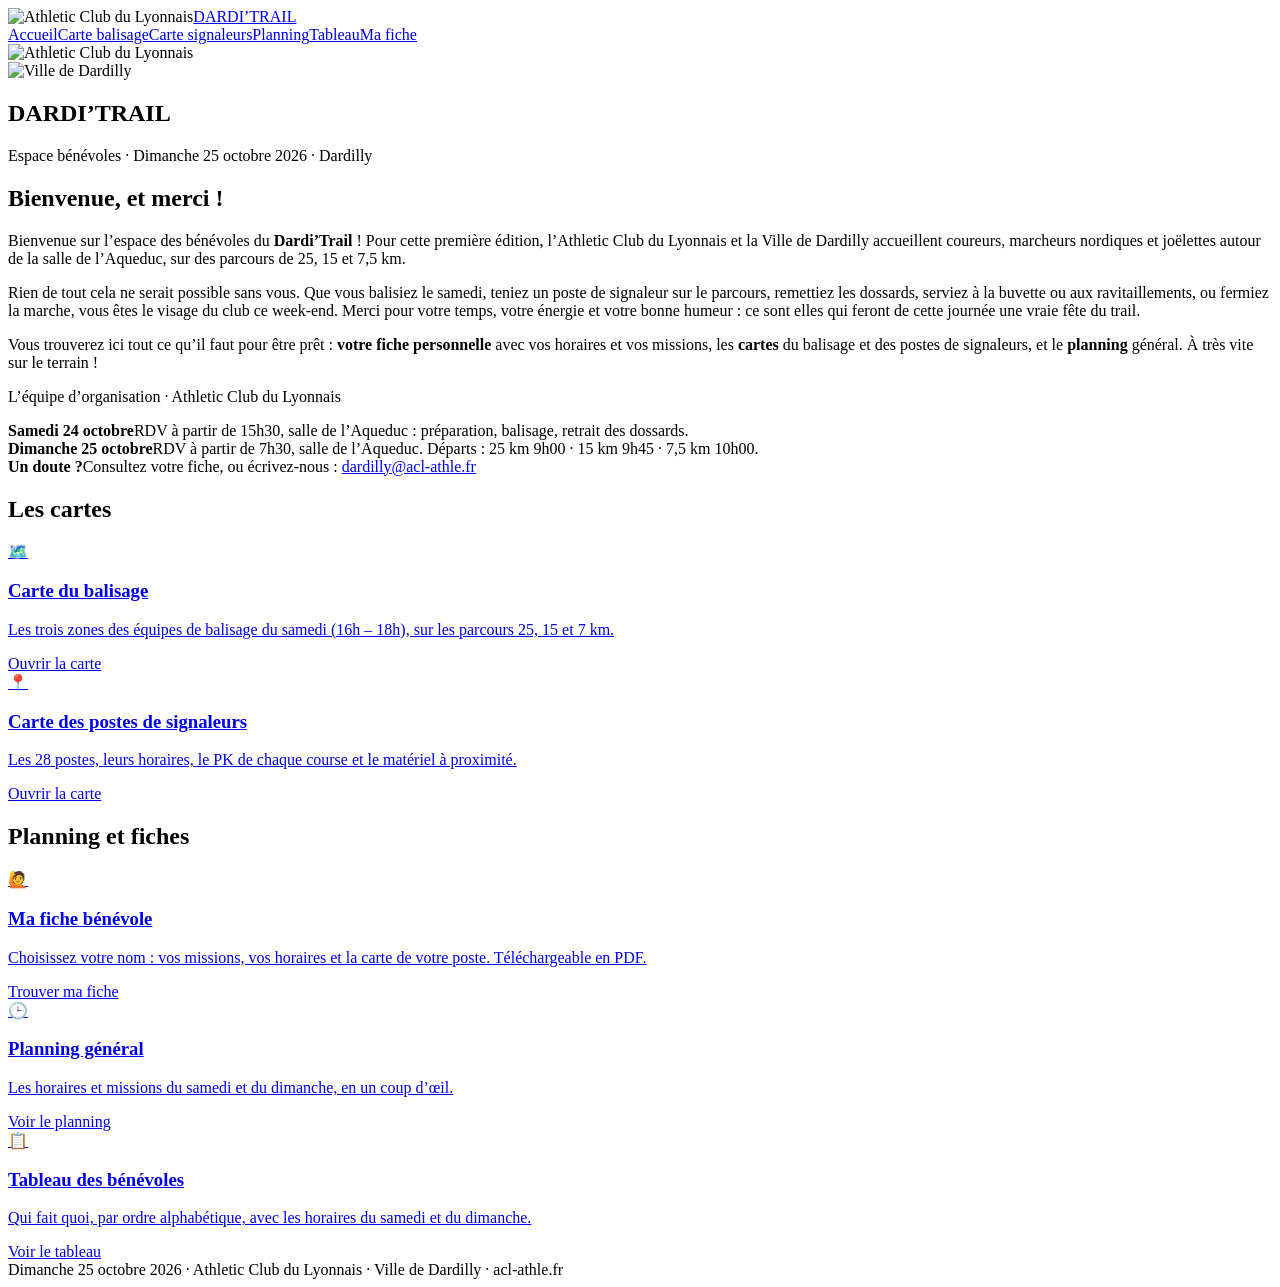
==== index.html @ 014f83c5 "Add files via upload" ====
<!doctype html><html lang="fr"><head><meta charset="utf-8"><meta name="viewport" content="width=device-width,initial-scale=1">
<title>Dardi’Trail 2026 · Espace bénévoles</title><meta name="description" content="Espace bénévoles du Dardi'Trail, dimanche 25 octobre 2026 à Dardilly : cartes, planning et fiches personnelles.">
<link rel="preload" href="assets/fonts/barlow-condensed-latin-700-normal.woff2" as="font" type="font/woff2" crossorigin>
<link rel="stylesheet" href="assets/style.css"></head><body>
<header class="top"><div class="in"><img class="acl" src="assets/acl-logo-blanc.png" alt="Athletic Club du Lyonnais"><a class="brand" href="index.html">DARDI’TRAIL</a><nav class="menu" aria-label="Menu principal"><a href="index.html" aria-current=page>Accueil</a><a href="20261025_carte_balisage_darditrail.html">Carte balisage</a><a href="20261025_carte_postes_signaleurs_darditrail.html">Carte signaleurs</a><a href="planning.html">Planning</a><a href="tableau_benevoles.html">Tableau</a><a href="fiches_benevoles.html">Ma fiche</a></nav></div></header>
<section class="hero"><div class="logos"><img class="acl" src="assets/acl-logo-blanc.png" alt="Athletic Club du Lyonnais"><div class="badge"><img src="assets/dardilly.png" alt="Ville de Dardilly"></div></div>
<h1>DARDI’TRAIL</h1><p class="sub">Espace bénévoles · Dimanche 25 octobre 2026 · Dardilly</p></section><main class="wrap">
<section class="card welcome"><h2>Bienvenue, et merci !</h2><div class="b">
<p>Bienvenue sur l’espace des bénévoles du <b>Dardi’Trail</b> ! Pour cette première édition, l’Athletic Club du Lyonnais et la Ville de Dardilly accueillent coureurs, marcheurs nordiques et joëlettes autour de la salle de l’Aqueduc, sur des parcours de 25, 15 et 7,5 km.</p>
<p>Rien de tout cela ne serait possible sans vous. Que vous balisiez le samedi, teniez un poste de signaleur sur le parcours, remettiez les dossards, serviez à la buvette ou aux ravitaillements, ou fermiez la marche, vous êtes le visage du club ce week-end. Merci pour votre temps, votre énergie et votre bonne humeur : ce sont elles qui feront de cette journée une vraie fête du trail.</p>
<p>Vous trouverez ici tout ce qu’il faut pour être prêt : <b>votre fiche personnelle</b> avec vos horaires et vos missions, les <b>cartes</b> du balisage et des postes de signaleurs, et le <b>planning</b> général. À très vite sur le terrain !</p>
<p class="sign">L’équipe d’organisation · Athletic Club du Lyonnais</p></div></section>
<div class="key"><div><b>Samedi 24 octobre</b>RDV à partir de 15h30, salle de l’Aqueduc : préparation, balisage, retrait des dossards.</div><div><b>Dimanche 25 octobre</b>RDV à partir de 7h30, salle de l’Aqueduc. Départs : 25 km 9h00 · 15 km 9h45 · 7,5 km 10h00.</div><div><b>Un doute ?</b>Consultez votre fiche, ou écrivez-nous : <a href="mailto:dardilly@acl-athle.fr">dardilly@acl-athle.fr</a></div></div>
<h2 class="sec">Les cartes</h2>
<div class="tiles">
<a class="tile map" href="20261025_carte_balisage_darditrail.html"><div class="ico">🗺️</div><h3>Carte du balisage</h3><p>Les trois zones des équipes de balisage du samedi (16h – 18h), sur les parcours 25, 15 et 7 km.</p><span class="go">Ouvrir la carte</span></a>
<a class="tile map" href="20261025_carte_postes_signaleurs_darditrail.html"><div class="ico">📍</div><h3>Carte des postes de signaleurs</h3><p>Les 28 postes, leurs horaires, le PK de chaque course et le matériel à proximité.</p><span class="go">Ouvrir la carte</span></a></div>
<h2 class="sec">Planning et fiches</h2>
<div class="tiles">
<a class="tile" href="fiches_benevoles.html"><div class="ico">🙋</div><h3>Ma fiche bénévole</h3><p>Choisissez votre nom : vos missions, vos horaires et la carte de votre poste. Téléchargeable en PDF.</p><span class="go">Trouver ma fiche</span></a>
<a class="tile" href="planning.html"><div class="ico">🕒</div><h3>Planning général</h3><p>Les horaires et missions du samedi et du dimanche, en un coup d’œil.</p><span class="go">Voir le planning</span></a>
<a class="tile" href="tableau_benevoles.html"><div class="ico">📋</div><h3>Tableau des bénévoles</h3><p>Qui fait quoi, par ordre alphabétique, avec les horaires du samedi et du dimanche.</p><span class="go">Voir le tableau</span></a></div>
</main>
<footer class="foot">Dimanche 25 octobre 2026 · Athletic Club du Lyonnais · Ville de Dardilly · acl-athle.fr</footer></body></html>
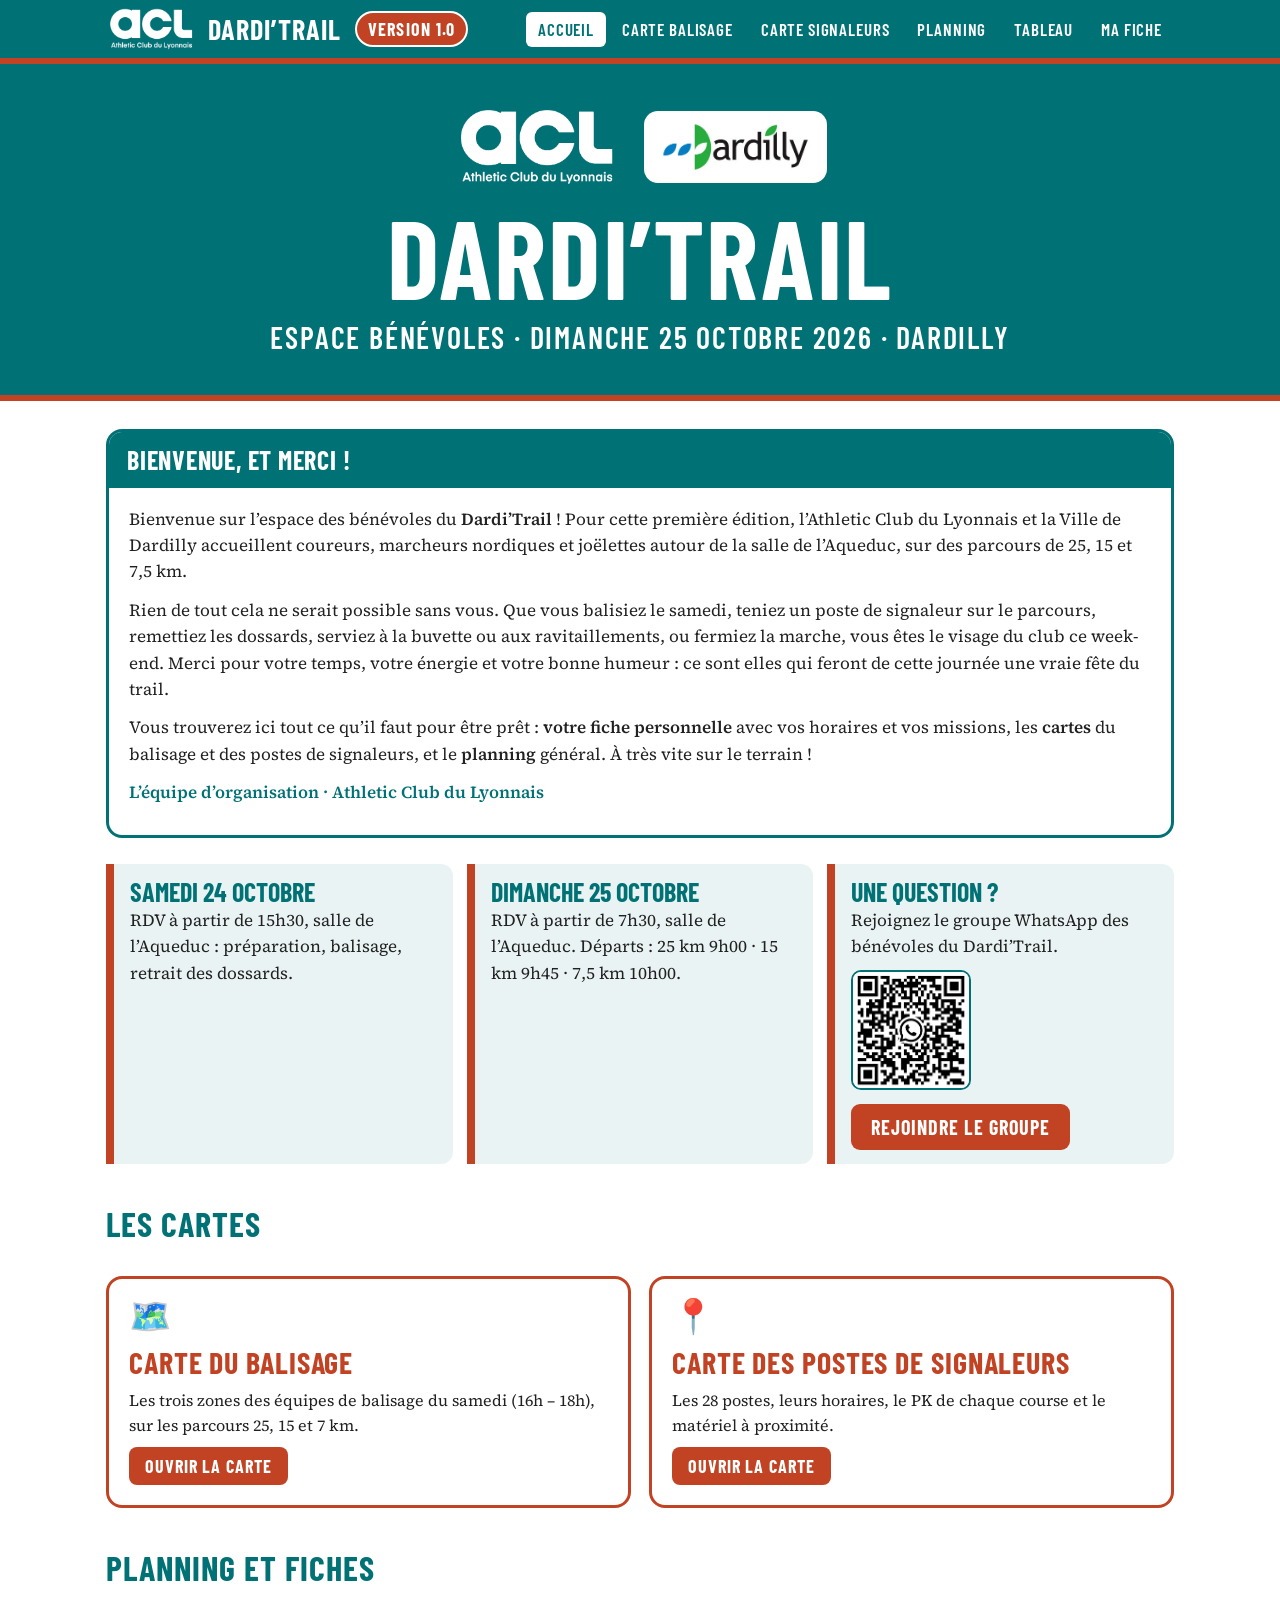
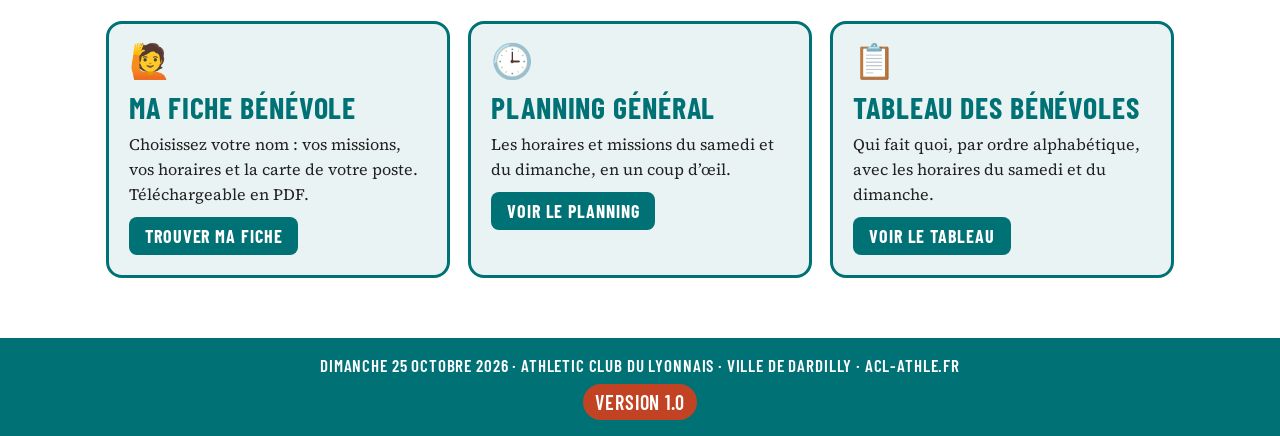
==== commit b86d14c9: "Add files via upload" ====
--- a/index.html
+++ b/index.html
@@ -2,7 +2,7 @@
 <title>Dardi’Trail 2026 · Espace bénévoles</title><meta name="description" content="Espace bénévoles du Dardi'Trail, dimanche 25 octobre 2026 à Dardilly : cartes, planning et fiches personnelles.">
 <link rel="preload" href="assets/fonts/barlow-condensed-latin-700-normal.woff2" as="font" type="font/woff2" crossorigin>
 <link rel="stylesheet" href="assets/style.css"></head><body>
-<header class="top"><div class="in"><img class="acl" src="assets/acl-logo-blanc.png" alt="Athletic Club du Lyonnais"><a class="brand" href="index.html">DARDI’TRAIL</a><nav class="menu" aria-label="Menu principal"><a href="index.html" aria-current=page>Accueil</a><a href="20261025_carte_balisage_darditrail.html">Carte balisage</a><a href="20261025_carte_postes_signaleurs_darditrail.html">Carte signaleurs</a><a href="planning.html">Planning</a><a href="tableau_benevoles.html">Tableau</a><a href="fiches_benevoles.html">Ma fiche</a></nav></div></header>
+<header class="top"><div class="in"><img class="acl" src="assets/acl-logo-blanc.png" alt="Athletic Club du Lyonnais"><a class="brand" href="index.html">DARDI’TRAIL</a><span class="ver">Version 1.0</span><nav class="menu" aria-label="Menu principal"><a href="index.html" aria-current=page>Accueil</a><a href="20261025_carte_balisage_darditrail.html" target=_blank rel=noopener>Carte balisage</a><a href="20261025_carte_postes_signaleurs_darditrail.html" target=_blank rel=noopener>Carte signaleurs</a><a href="planning.html">Planning</a><a href="tableau_benevoles.html">Tableau</a><a href="fiches_benevoles.html">Ma fiche</a></nav></div></header>
 <section class="hero"><div class="logos"><img class="acl" src="assets/acl-logo-blanc.png" alt="Athletic Club du Lyonnais"><div class="badge"><img src="assets/dardilly.png" alt="Ville de Dardilly"></div></div>
 <h1>DARDI’TRAIL</h1><p class="sub">Espace bénévoles · Dimanche 25 octobre 2026 · Dardilly</p></section><main class="wrap">
 <section class="card welcome"><h2>Bienvenue, et merci !</h2><div class="b">
@@ -10,15 +10,15 @@
 <p>Rien de tout cela ne serait possible sans vous. Que vous balisiez le samedi, teniez un poste de signaleur sur le parcours, remettiez les dossards, serviez à la buvette ou aux ravitaillements, ou fermiez la marche, vous êtes le visage du club ce week-end. Merci pour votre temps, votre énergie et votre bonne humeur : ce sont elles qui feront de cette journée une vraie fête du trail.</p>
 <p>Vous trouverez ici tout ce qu’il faut pour être prêt : <b>votre fiche personnelle</b> avec vos horaires et vos missions, les <b>cartes</b> du balisage et des postes de signaleurs, et le <b>planning</b> général. À très vite sur le terrain !</p>
 <p class="sign">L’équipe d’organisation · Athletic Club du Lyonnais</p></div></section>
-<div class="key"><div><b>Samedi 24 octobre</b>RDV à partir de 15h30, salle de l’Aqueduc : préparation, balisage, retrait des dossards.</div><div><b>Dimanche 25 octobre</b>RDV à partir de 7h30, salle de l’Aqueduc. Départs : 25 km 9h00 · 15 km 9h45 · 7,5 km 10h00.</div><div><b>Un doute ?</b>Consultez votre fiche, ou écrivez-nous : <a href="mailto:dardilly@acl-athle.fr">dardilly@acl-athle.fr</a></div></div>
+<div class="key"><div><b>Samedi 24 octobre</b>RDV à partir de 15h30, salle de l’Aqueduc : préparation, balisage, retrait des dossards.</div><div><b>Dimanche 25 octobre</b>RDV à partir de 7h30, salle de l’Aqueduc. Départs : 25 km 9h00 · 15 km 9h45 · 7,5 km 10h00.</div><div class="wa"><b>Une question ?</b>Rejoignez le groupe WhatsApp des bénévoles du Dardi’Trail.<div class="waq"><img src="assets/qr_whatsapp.png" alt="QR code du groupe WhatsApp ACL – Dardi'Trail" width="120" height="120"><a class="btn" href="https://chat.whatsapp.com/IZoAekxyNYq4psLeRlF8E3?s=qt&p=a&mlu=4&ilr=4" target="_blank" rel="noopener">Rejoindre le groupe</a></div></div></div>
 <h2 class="sec">Les cartes</h2>
 <div class="tiles">
-<a class="tile map" href="20261025_carte_balisage_darditrail.html"><div class="ico">🗺️</div><h3>Carte du balisage</h3><p>Les trois zones des équipes de balisage du samedi (16h – 18h), sur les parcours 25, 15 et 7 km.</p><span class="go">Ouvrir la carte</span></a>
-<a class="tile map" href="20261025_carte_postes_signaleurs_darditrail.html"><div class="ico">📍</div><h3>Carte des postes de signaleurs</h3><p>Les 28 postes, leurs horaires, le PK de chaque course et le matériel à proximité.</p><span class="go">Ouvrir la carte</span></a></div>
+<a class="tile map" href="20261025_carte_balisage_darditrail.html" target="_blank" rel="noopener"><div class="ico">🗺️</div><h3>Carte du balisage</h3><p>Les trois zones des équipes de balisage du samedi (16h – 18h), sur les parcours 25, 15 et 7 km.</p><span class="go">Ouvrir la carte</span></a>
+<a class="tile map" href="20261025_carte_postes_signaleurs_darditrail.html" target="_blank" rel="noopener"><div class="ico">📍</div><h3>Carte des postes de signaleurs</h3><p>Les 28 postes, leurs horaires, le PK de chaque course et le matériel à proximité.</p><span class="go">Ouvrir la carte</span></a></div>
 <h2 class="sec">Planning et fiches</h2>
 <div class="tiles">
 <a class="tile" href="fiches_benevoles.html"><div class="ico">🙋</div><h3>Ma fiche bénévole</h3><p>Choisissez votre nom : vos missions, vos horaires et la carte de votre poste. Téléchargeable en PDF.</p><span class="go">Trouver ma fiche</span></a>
 <a class="tile" href="planning.html"><div class="ico">🕒</div><h3>Planning général</h3><p>Les horaires et missions du samedi et du dimanche, en un coup d’œil.</p><span class="go">Voir le planning</span></a>
 <a class="tile" href="tableau_benevoles.html"><div class="ico">📋</div><h3>Tableau des bénévoles</h3><p>Qui fait quoi, par ordre alphabétique, avec les horaires du samedi et du dimanche.</p><span class="go">Voir le tableau</span></a></div>
 </main>
-<footer class="foot">Dimanche 25 octobre 2026 · Athletic Club du Lyonnais · Ville de Dardilly · acl-athle.fr</footer></body></html>+<footer class="foot">Dimanche 25 octobre 2026 · Athletic Club du Lyonnais · Ville de Dardilly · acl-athle.fr<br><span class="verf">Version 1.0</span></footer></body></html>
--- a/assets/style.css
+++ b/assets/style.css
@@ -0,0 +1,69 @@
+
+@font-face{font-family:BC;font-weight:600;src:url(fonts/barlow-condensed-latin-600-normal.woff2) format('woff2');font-display:swap}
+@font-face{font-family:BC;font-weight:700;src:url(fonts/barlow-condensed-latin-700-normal.woff2) format('woff2');font-display:swap}
+@font-face{font-family:SS;font-weight:400;src:url(fonts/source-serif-4-latin-400-normal.woff2) format('woff2');font-display:swap}
+@font-face{font-family:SS;font-weight:600;src:url(fonts/source-serif-4-latin-600-normal.woff2) format('woff2');font-display:swap}
+:root{--teal:#007175;--teal2:#007377;--orange:#C24323;--ink:#212121;--soft:#EAF3F3;--line:#cfe0e0}
+*{box-sizing:border-box;margin:0;padding:0}
+html{scroll-behavior:smooth}
+body{font-family:SS,Georgia,serif;color:var(--ink);background:#fff;font-size:17px;line-height:1.55}
+a{color:var(--teal)}
+h1,h2,h3,.bc{font-family:BC,'Arial Narrow',sans-serif;text-transform:uppercase;letter-spacing:.03em}
+.top{background:var(--teal);border-bottom:6px solid var(--orange);position:sticky;top:0;z-index:50}
+.top .in{max-width:1100px;margin:auto;display:flex;align-items:center;gap:14px;padding:8px 16px;flex-wrap:wrap}
+.top img.acl{height:42px}
+.brand{color:#fff;font:700 28px/1 BC;letter-spacing:.04em;text-decoration:none}.ver{background:var(--orange);color:#fff;font:700 18px/1 BC;text-transform:uppercase;letter-spacing:.06em;padding:7px 11px;border-radius:999px;border:2px solid #fff;margin-right:auto;white-space:nowrap}.verf{display:inline-block;margin-top:6px;background:var(--orange);padding:4px 12px;border-radius:999px;font-size:20px}
+.menu{display:flex;gap:4px;flex-wrap:wrap}
+.menu a{color:#fff;text-decoration:none;font:600 17px/1 BC;text-transform:uppercase;letter-spacing:.05em;padding:9px 12px;border-radius:6px}
+.menu a:hover,.menu a[aria-current=page]{background:#fff;color:var(--teal)}
+.wrap{max-width:1100px;margin:auto;padding:28px 16px 60px}
+.hero{background:var(--teal);color:#fff;text-align:center;padding:44px 16px 40px;border-bottom:6px solid var(--orange)}
+.hero .logos{display:flex;justify-content:center;align-items:center;gap:28px;flex-wrap:wrap;margin-bottom:18px}
+.hero .logos img.acl{height:78px}
+.badge{background:#fff;border-radius:14px;padding:10px 16px;display:flex}.badge img{height:52px}
+.hero h1{font-size:clamp(54px,11vw,110px);line-height:.95;letter-spacing:.02em}
+.hero p.sub{font:600 clamp(20px,3.4vw,30px)/1.2 BC;text-transform:uppercase;letter-spacing:.06em;margin-top:10px}
+.card{border:3px solid var(--teal);border-radius:16px;overflow:hidden;background:#fff}
+.card>h2{background:var(--teal);color:#fff;font-size:26px;padding:8px 18px}
+.card .b{padding:18px 20px}
+.welcome p{margin-bottom:12px}
+.sign{font-weight:600;color:var(--teal)}
+.tiles{display:grid;grid-template-columns:repeat(auto-fit,minmax(300px,1fr));gap:18px;margin-top:26px}
+.tile{display:block;text-decoration:none;color:var(--ink);border:3px solid var(--teal);border-radius:16px;padding:20px;background:var(--soft);transition:.15s}
+.tile:hover{transform:translateY(-3px);box-shadow:0 8px 18px #0003}
+.tile.map{border-color:var(--orange);background:#fff}
+.tile .ico{font-size:34px;line-height:1}
+.tile h3{font-size:30px;color:var(--teal);margin:6px 0 2px}.tile.map h3{color:var(--orange)}
+.tile p{font-size:16px}
+.tile .go{display:inline-block;margin-top:10px;background:var(--teal);color:#fff;font:700 18px/1 BC;text-transform:uppercase;letter-spacing:.05em;padding:10px 16px;border-radius:8px}
+.tile.map .go{background:var(--orange)}
+.key{display:grid;grid-template-columns:repeat(auto-fit,minmax(250px,1fr));gap:14px;margin-top:26px}
+.key>div{border-left:8px solid var(--orange);background:var(--soft);padding:14px 16px;border-radius:0 12px 12px 0}
+.wa .waq{display:flex;align-items:center;gap:14px;margin-top:10px;flex-wrap:wrap}.wa img{border-radius:10px;border:2px solid var(--teal);background:#fff}.key b{display:block;font:700 26px/1.1 BC;color:var(--teal);text-transform:uppercase}
+h2.sec{font-size:34px;color:var(--teal);margin:34px 0 4px}
+.foot{background:var(--teal);color:#fff;text-align:center;font:600 17px/1.4 BC;text-transform:uppercase;letter-spacing:.05em;padding:16px}
+.btn{display:inline-block;background:var(--orange);color:#fff;text-decoration:none;font:700 20px/1 BC;text-transform:uppercase;letter-spacing:.05em;padding:13px 20px;border-radius:9px;border:0;cursor:pointer}
+.btn.alt{background:var(--teal)}
+.tl{display:flex;gap:14px;padding:10px 0;border-top:1px solid var(--line)}.tl:first-of-type{border-top:0}
+.tl .t{font:700 28px/1 BC;color:var(--orange);width:130px;flex:none}
+.tl b{font:700 20px/1.15 BC;text-transform:uppercase;letter-spacing:.02em}
+.tl p{font-size:15.5px;line-height:1.35;margin-top:3px}
+.tag{display:inline-block;background:var(--soft);color:var(--teal);font:700 14px/1 BC;text-transform:uppercase;padding:3px 7px;border-radius:5px;margin-left:6px}
+.tag.red{background:#B01E1E;color:#fff}
+table.t{width:100%;border-collapse:collapse;font-size:15.5px}
+table.t th{background:var(--teal);color:#fff;font:700 19px/1 BC;text-transform:uppercase;letter-spacing:.05em;text-align:left;padding:10px;position:sticky;top:62px}
+table.t td{padding:8px 10px;border-bottom:1px solid var(--line);vertical-align:top}
+table.t tr:nth-child(even) td{background:#F2F8F8}
+table.t td.n{font:700 18px/1.2 BC;text-transform:uppercase;letter-spacing:.02em}
+table.t td b{font:700 18px/1.2 BC;color:var(--orange)}
+input.search,select.sel{width:100%;font:inherit;font-size:19px;padding:13px 14px;border:3px solid var(--teal);border-radius:10px;background:#fff}
+.pcards{display:grid;grid-template-columns:repeat(auto-fit,minmax(300px,1fr));gap:16px;margin-top:20px}
+.pc{border:3px solid var(--ink);border-radius:14px;overflow:hidden;background:#fff}
+.pc img{width:100%;display:block;aspect-ratio:1000/514;object-fit:cover}
+.pc .b{padding:12px 14px}
+.pc .h{display:flex;gap:10px;align-items:center;margin-bottom:6px}
+.pn{background:var(--orange);color:#fff;font:700 24px/1 BC;padding:5px 10px;border-radius:7px}
+.ir{display:flex;gap:10px;font-size:15.5px;margin-top:4px}.ir span{font:700 16px/1.3 BC;text-transform:uppercase;color:var(--teal);width:92px;flex:none}
+.note{color:#595959;font-size:14px;margin-top:14px}
+@media(max-width:640px){.top .in{justify-content:center}.brand{margin:0 auto 0 0}.tl .t{width:92px;font-size:23px}table.t{font-size:14px}table.t th{position:static}}
+@media print{.top,.foot,.noprint{display:none}}
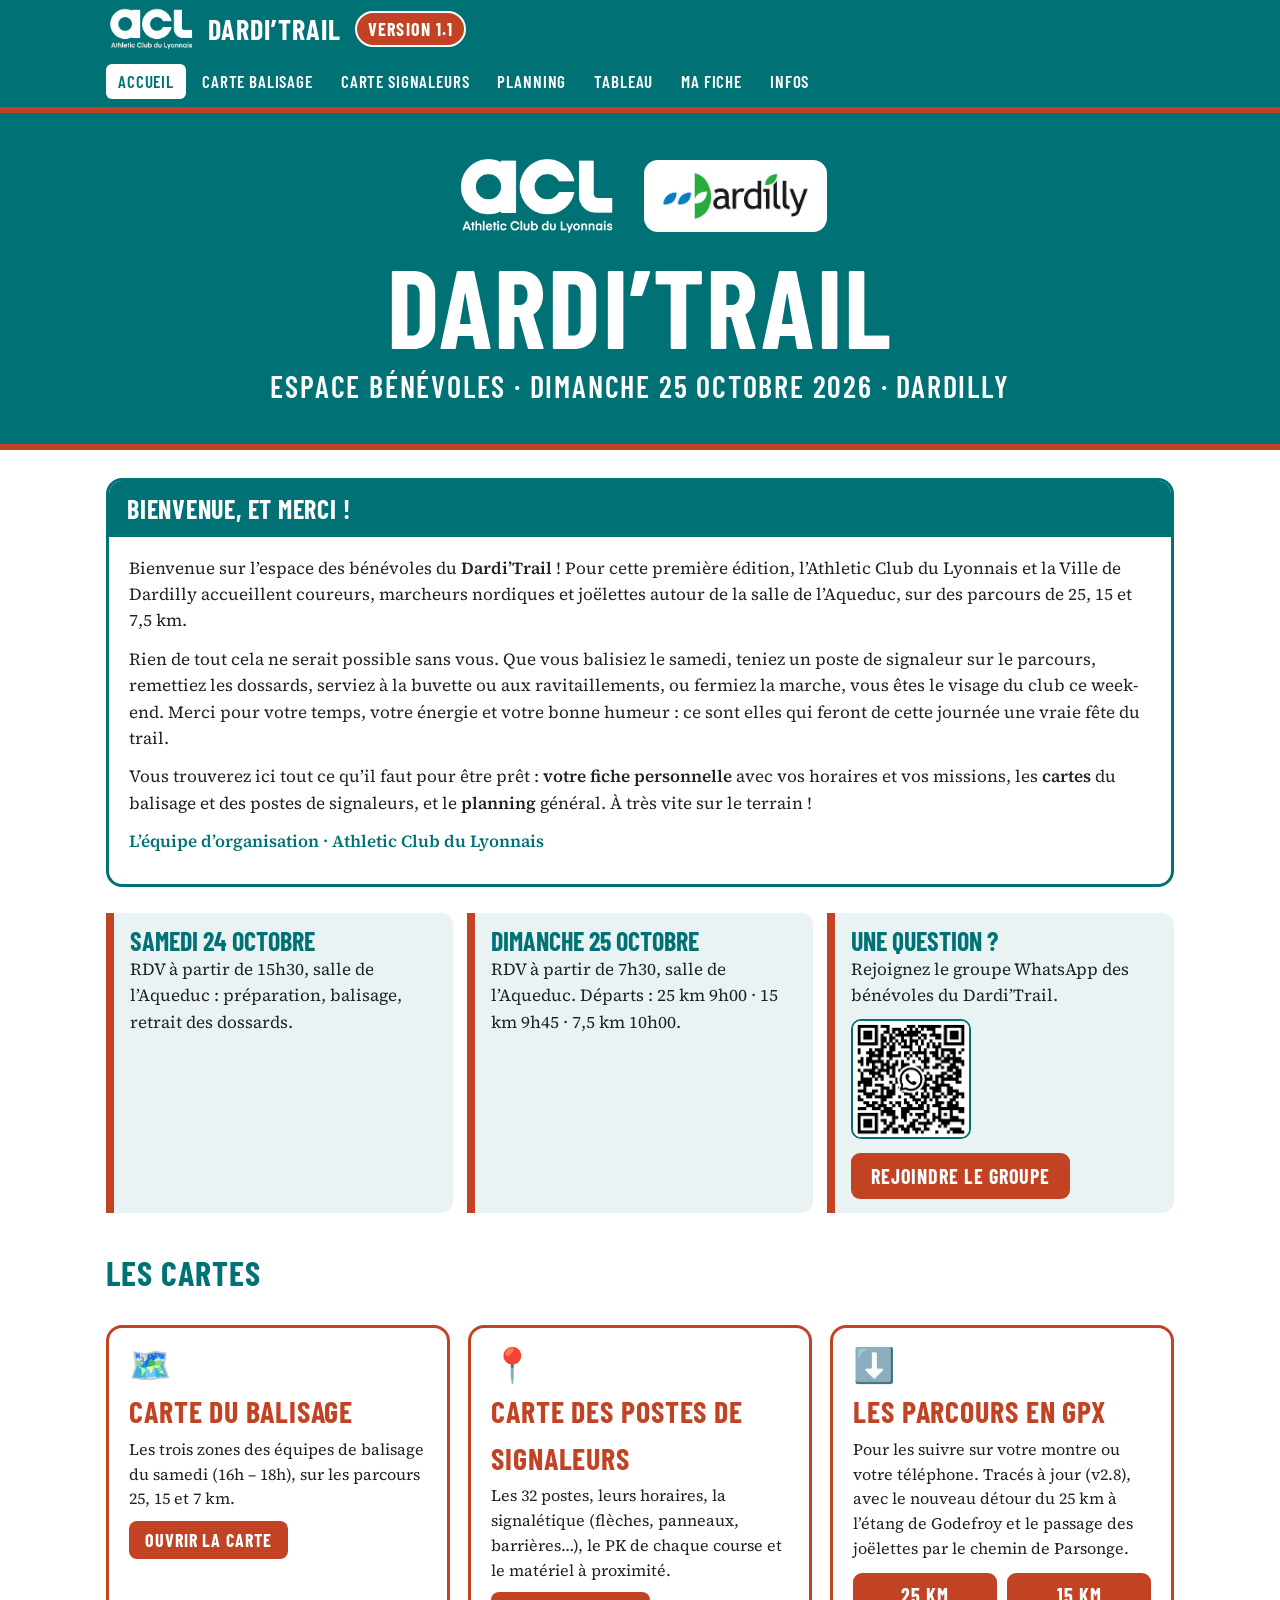
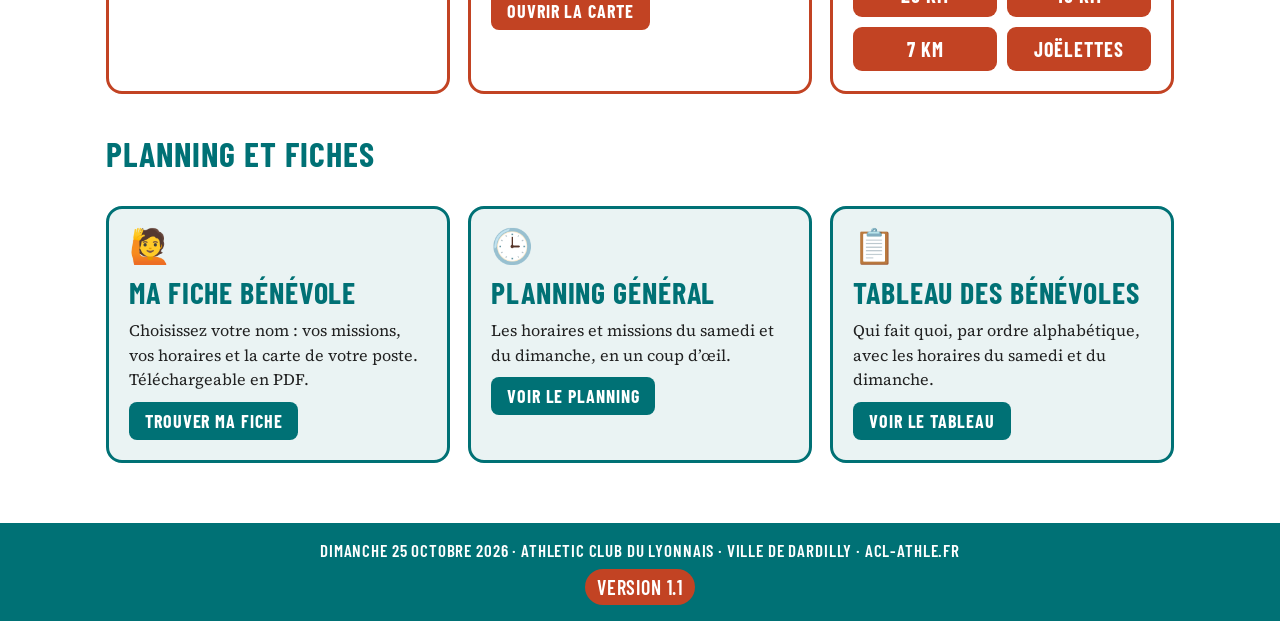
==== commit 3996a8e9: "Add files via upload" ====
--- a/index.html
+++ b/index.html
@@ -2,7 +2,7 @@
 <title>Dardi’Trail 2026 · Espace bénévoles</title><meta name="description" content="Espace bénévoles du Dardi'Trail, dimanche 25 octobre 2026 à Dardilly : cartes, planning et fiches personnelles.">
 <link rel="preload" href="assets/fonts/barlow-condensed-latin-700-normal.woff2" as="font" type="font/woff2" crossorigin>
 <link rel="stylesheet" href="assets/style.css"></head><body>
-<header class="top"><div class="in"><img class="acl" src="assets/acl-logo-blanc.png" alt="Athletic Club du Lyonnais"><a class="brand" href="index.html">DARDI’TRAIL</a><span class="ver">Version 1.0</span><nav class="menu" aria-label="Menu principal"><a href="index.html" aria-current=page>Accueil</a><a href="20261025_carte_balisage_darditrail.html" target=_blank rel=noopener>Carte balisage</a><a href="20261025_carte_postes_signaleurs_darditrail.html" target=_blank rel=noopener>Carte signaleurs</a><a href="planning.html">Planning</a><a href="tableau_benevoles.html">Tableau</a><a href="fiches_benevoles.html">Ma fiche</a></nav></div></header>
+<header class="top"><div class="in"><img class="acl" src="assets/acl-logo-blanc.png" alt="Athletic Club du Lyonnais"><a class="brand" href="index.html">DARDI’TRAIL</a><span class="ver">Version 1.1</span><nav class="menu" aria-label="Menu principal"><a href="index.html" aria-current=page>Accueil</a><a href="20261025_carte_balisage_darditrail.html" target=_blank rel=noopener>Carte balisage</a><a href="20261025_carte_postes_signaleurs_darditrail.html" target=_blank rel=noopener>Carte signaleurs</a><a href="planning.html">Planning</a><a href="tableau_benevoles.html">Tableau</a><a href="fiches_benevoles.html">Ma fiche</a><a href="infos.html">Infos</a></nav></div></header>
 <section class="hero"><div class="logos"><img class="acl" src="assets/acl-logo-blanc.png" alt="Athletic Club du Lyonnais"><div class="badge"><img src="assets/dardilly.png" alt="Ville de Dardilly"></div></div>
 <h1>DARDI’TRAIL</h1><p class="sub">Espace bénévoles · Dimanche 25 octobre 2026 · Dardilly</p></section><main class="wrap">
 <section class="card welcome"><h2>Bienvenue, et merci !</h2><div class="b">
@@ -14,11 +14,13 @@
 <h2 class="sec">Les cartes</h2>
 <div class="tiles">
 <a class="tile map" href="20261025_carte_balisage_darditrail.html" target="_blank" rel="noopener"><div class="ico">🗺️</div><h3>Carte du balisage</h3><p>Les trois zones des équipes de balisage du samedi (16h – 18h), sur les parcours 25, 15 et 7 km.</p><span class="go">Ouvrir la carte</span></a>
-<a class="tile map" href="20261025_carte_postes_signaleurs_darditrail.html" target="_blank" rel="noopener"><div class="ico">📍</div><h3>Carte des postes de signaleurs</h3><p>Les 28 postes, leurs horaires, le PK de chaque course et le matériel à proximité.</p><span class="go">Ouvrir la carte</span></a></div>
+<a class="tile map" href="20261025_carte_postes_signaleurs_darditrail.html" target="_blank" rel="noopener"><div class="ico">📍</div><h3>Carte des postes de signaleurs</h3><p>Les 32 postes, leurs horaires, la signalétique (flèches, panneaux, barrières…), le PK de chaque course et le matériel à proximité.</p><span class="go">Ouvrir la carte</span></a>
+<div class="tile gpx"><div class="ico">⬇️</div><h3>Les parcours en GPX</h3><p>Pour les suivre sur votre montre ou votre téléphone. Tracés à jour (v2.8), avec le nouveau détour du 25 km à l’étang de Godefroy et le passage des joëlettes par le chemin de Parsonge.</p>
+<div class="gpxl"><a class="btn" href="gpx/DardiTrail_25km_v2.8.gpx" download>25 km</a><a class="btn" href="gpx/DardiTrail_15km_v2.8.gpx" download>15 km</a><a class="btn" href="gpx/DardiTrail_7km_v2.8.gpx" download>7 km</a><a class="btn" href="gpx/DardiTrail_Joelettes_v2.8.gpx" download>Joëlettes</a></div></div></div>
 <h2 class="sec">Planning et fiches</h2>
 <div class="tiles">
 <a class="tile" href="fiches_benevoles.html"><div class="ico">🙋</div><h3>Ma fiche bénévole</h3><p>Choisissez votre nom : vos missions, vos horaires et la carte de votre poste. Téléchargeable en PDF.</p><span class="go">Trouver ma fiche</span></a>
 <a class="tile" href="planning.html"><div class="ico">🕒</div><h3>Planning général</h3><p>Les horaires et missions du samedi et du dimanche, en un coup d’œil.</p><span class="go">Voir le planning</span></a>
 <a class="tile" href="tableau_benevoles.html"><div class="ico">📋</div><h3>Tableau des bénévoles</h3><p>Qui fait quoi, par ordre alphabétique, avec les horaires du samedi et du dimanche.</p><span class="go">Voir le tableau</span></a></div>
 </main>
-<footer class="foot">Dimanche 25 octobre 2026 · Athletic Club du Lyonnais · Ville de Dardilly · acl-athle.fr<br><span class="verf">Version 1.0</span></footer></body></html>+<footer class="foot">Dimanche 25 octobre 2026 · Athletic Club du Lyonnais · Ville de Dardilly · acl-athle.fr<br><span class="verf">Version 1.1</span></footer></body></html>
--- a/assets/style.css
+++ b/assets/style.css
@@ -35,6 +35,10 @@
 .tile .ico{font-size:34px;line-height:1}
 .tile h3{font-size:30px;color:var(--teal);margin:6px 0 2px}.tile.map h3{color:var(--orange)}
 .tile p{font-size:16px}
+.tile.gpx{border-color:var(--orange);background:#fff}.tile.gpx h3{color:var(--orange)}
+.gpxl{display:grid;grid-template-columns:repeat(2,1fr);gap:10px;margin-top:12px}.gpxl .btn{text-align:center;padding:12px 8px}
+.chg{margin:10px 0 0 18px}.chg li{margin:5px 0;font-size:16.5px;line-height:1.35}.vtag{display:inline-block;background:var(--orange);color:#fff;font:700 18px/1 BC;letter-spacing:.05em;padding:5px 10px;border-radius:6px;margin-left:8px;vertical-align:middle}
+.card h3.sub3{font:700 21px/1.2 BC;text-transform:uppercase;letter-spacing:.03em;color:var(--teal);margin:16px 0 0}
 .tile .go{display:inline-block;margin-top:10px;background:var(--teal);color:#fff;font:700 18px/1 BC;text-transform:uppercase;letter-spacing:.05em;padding:10px 16px;border-radius:8px}
 .tile.map .go{background:var(--orange)}
 .key{display:grid;grid-template-columns:repeat(auto-fit,minmax(250px,1fr));gap:14px;margin-top:26px}
@@ -64,6 +68,7 @@
 .pc .h{display:flex;gap:10px;align-items:center;margin-bottom:6px}
 .pn{background:var(--orange);color:#fff;font:700 24px/1 BC;padding:5px 10px;border-radius:7px}
 .ir{display:flex;gap:10px;font-size:15.5px;margin-top:4px}.ir span{font:700 16px/1.3 BC;text-transform:uppercase;color:var(--teal);width:92px;flex:none}
+.res{list-style:none;margin-top:6px;border:0}.res li{margin-top:6px}.res button{width:100%;text-align:left;font:700 21px/1.2 BC;text-transform:uppercase;letter-spacing:.03em;background:var(--soft);color:var(--teal);border:2px solid var(--teal);border-radius:10px;padding:13px 14px;cursor:pointer}.res button:hover,.res button:focus{background:var(--teal);color:#fff}.res .none{color:#595959;font-style:italic;padding:8px 2px}
 .note{color:#595959;font-size:14px;margin-top:14px}
 @media(max-width:640px){.top .in{justify-content:center}.brand{margin:0 auto 0 0}.tl .t{width:92px;font-size:23px}table.t{font-size:14px}table.t th{position:static}}
 @media print{.top,.foot,.noprint{display:none}}
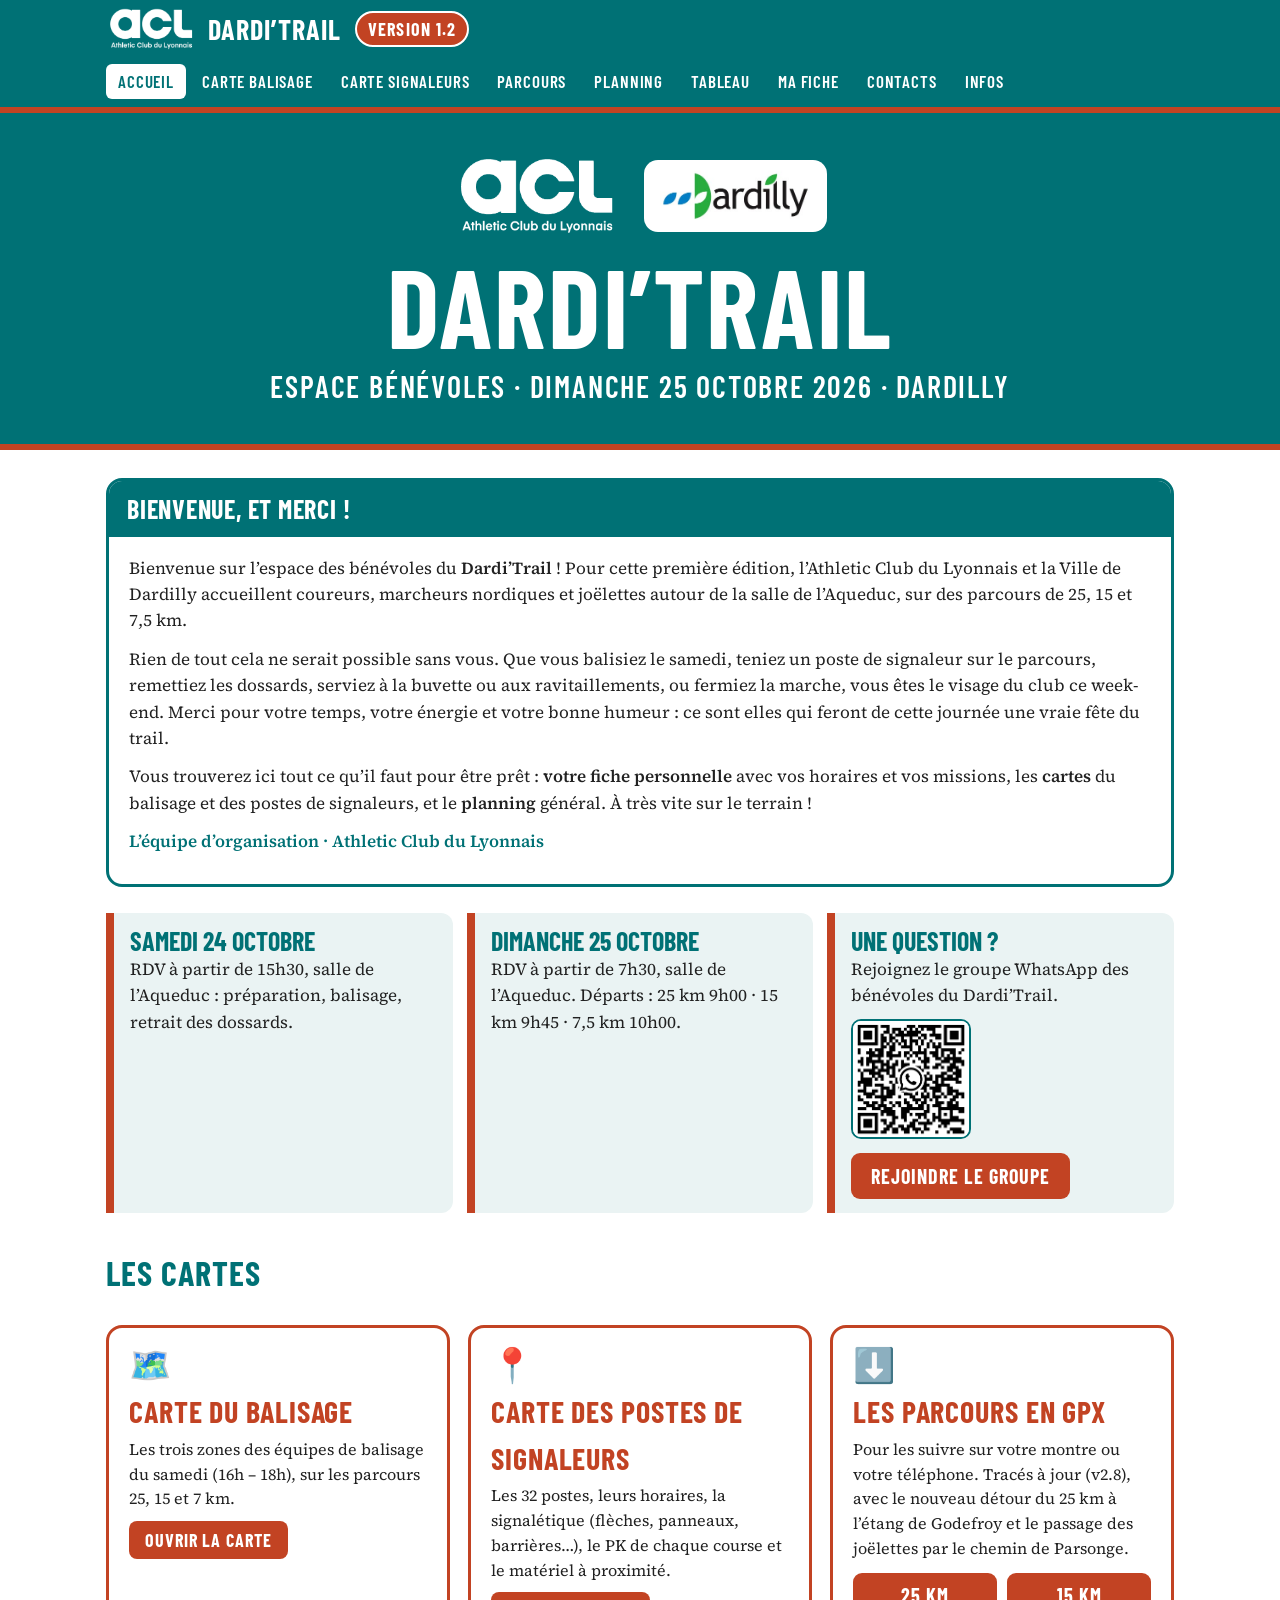
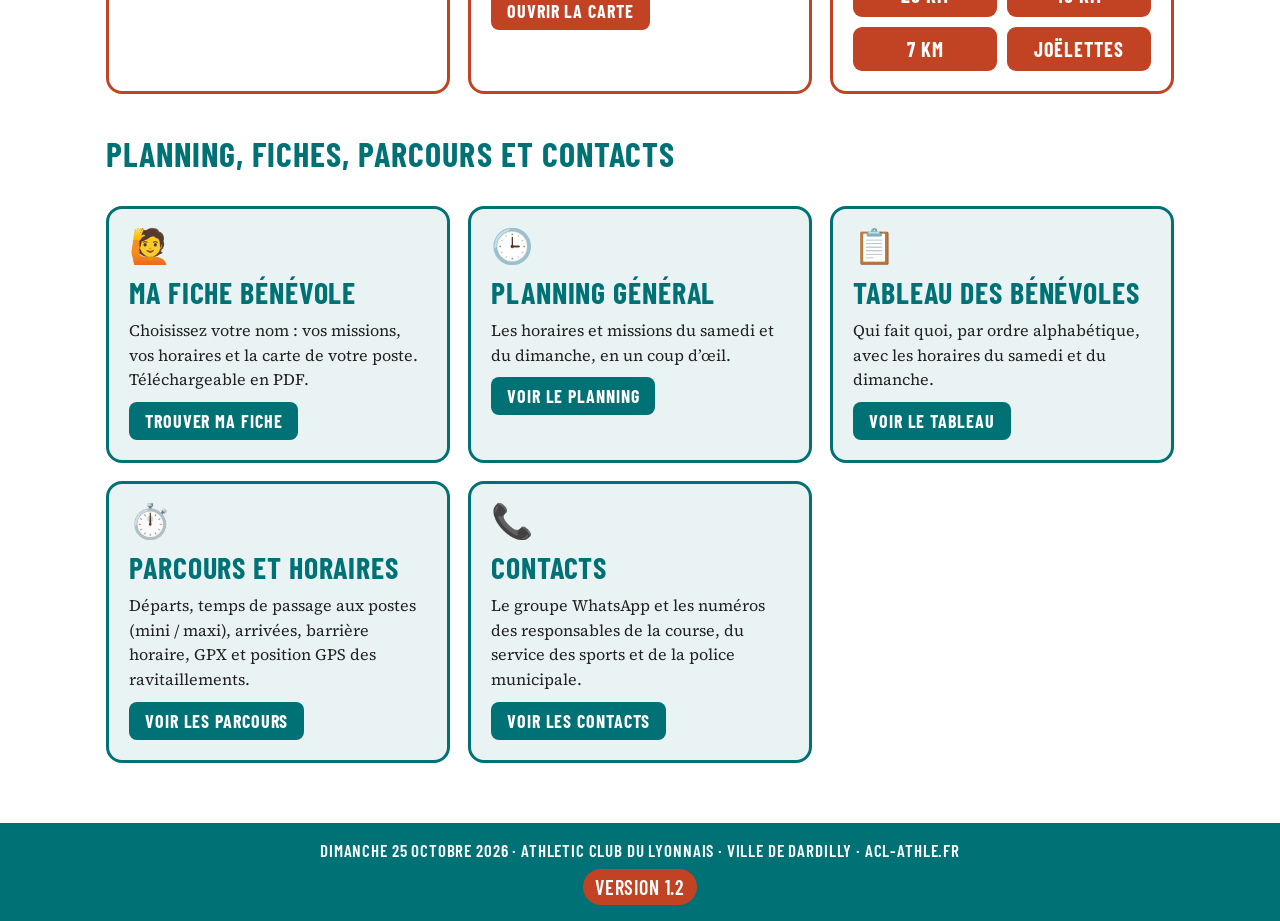
==== commit 00cdb645: "Add files via upload" ====
--- a/index.html
+++ b/index.html
@@ -2,7 +2,7 @@
 <title>Dardi’Trail 2026 · Espace bénévoles</title><meta name="description" content="Espace bénévoles du Dardi'Trail, dimanche 25 octobre 2026 à Dardilly : cartes, planning et fiches personnelles.">
 <link rel="preload" href="assets/fonts/barlow-condensed-latin-700-normal.woff2" as="font" type="font/woff2" crossorigin>
 <link rel="stylesheet" href="assets/style.css"></head><body>
-<header class="top"><div class="in"><img class="acl" src="assets/acl-logo-blanc.png" alt="Athletic Club du Lyonnais"><a class="brand" href="index.html">DARDI’TRAIL</a><span class="ver">Version 1.1</span><nav class="menu" aria-label="Menu principal"><a href="index.html" aria-current=page>Accueil</a><a href="20261025_carte_balisage_darditrail.html" target=_blank rel=noopener>Carte balisage</a><a href="20261025_carte_postes_signaleurs_darditrail.html" target=_blank rel=noopener>Carte signaleurs</a><a href="planning.html">Planning</a><a href="tableau_benevoles.html">Tableau</a><a href="fiches_benevoles.html">Ma fiche</a><a href="infos.html">Infos</a></nav></div></header>
+<header class="top"><div class="in"><img class="acl" src="assets/acl-logo-blanc.png" alt="Athletic Club du Lyonnais"><a class="brand" href="index.html">DARDI’TRAIL</a><span class="ver">Version 1.2</span><nav class="menu" aria-label="Menu principal"><a href="index.html" aria-current=page>Accueil</a><a href="20261025_carte_balisage_darditrail.html" target=_blank rel=noopener>Carte balisage</a><a href="20261025_carte_postes_signaleurs_darditrail.html" target=_blank rel=noopener>Carte signaleurs</a><a href="parcours.html">Parcours</a><a href="planning.html">Planning</a><a href="tableau_benevoles.html">Tableau</a><a href="fiches_benevoles.html">Ma fiche</a><a href="contacts.html">Contacts</a><a href="infos.html">Infos</a></nav></div></header>
 <section class="hero"><div class="logos"><img class="acl" src="assets/acl-logo-blanc.png" alt="Athletic Club du Lyonnais"><div class="badge"><img src="assets/dardilly.png" alt="Ville de Dardilly"></div></div>
 <h1>DARDI’TRAIL</h1><p class="sub">Espace bénévoles · Dimanche 25 octobre 2026 · Dardilly</p></section><main class="wrap">
 <section class="card welcome"><h2>Bienvenue, et merci !</h2><div class="b">
@@ -17,10 +17,12 @@
 <a class="tile map" href="20261025_carte_postes_signaleurs_darditrail.html" target="_blank" rel="noopener"><div class="ico">📍</div><h3>Carte des postes de signaleurs</h3><p>Les 32 postes, leurs horaires, la signalétique (flèches, panneaux, barrières…), le PK de chaque course et le matériel à proximité.</p><span class="go">Ouvrir la carte</span></a>
 <div class="tile gpx"><div class="ico">⬇️</div><h3>Les parcours en GPX</h3><p>Pour les suivre sur votre montre ou votre téléphone. Tracés à jour (v2.8), avec le nouveau détour du 25 km à l’étang de Godefroy et le passage des joëlettes par le chemin de Parsonge.</p>
 <div class="gpxl"><a class="btn" href="gpx/DardiTrail_25km_v2.8.gpx" download>25 km</a><a class="btn" href="gpx/DardiTrail_15km_v2.8.gpx" download>15 km</a><a class="btn" href="gpx/DardiTrail_7km_v2.8.gpx" download>7 km</a><a class="btn" href="gpx/DardiTrail_Joelettes_v2.8.gpx" download>Joëlettes</a></div></div></div>
-<h2 class="sec">Planning et fiches</h2>
+<h2 class="sec">Planning, fiches, parcours et contacts</h2>
 <div class="tiles">
 <a class="tile" href="fiches_benevoles.html"><div class="ico">🙋</div><h3>Ma fiche bénévole</h3><p>Choisissez votre nom : vos missions, vos horaires et la carte de votre poste. Téléchargeable en PDF.</p><span class="go">Trouver ma fiche</span></a>
 <a class="tile" href="planning.html"><div class="ico">🕒</div><h3>Planning général</h3><p>Les horaires et missions du samedi et du dimanche, en un coup d’œil.</p><span class="go">Voir le planning</span></a>
-<a class="tile" href="tableau_benevoles.html"><div class="ico">📋</div><h3>Tableau des bénévoles</h3><p>Qui fait quoi, par ordre alphabétique, avec les horaires du samedi et du dimanche.</p><span class="go">Voir le tableau</span></a></div>
+<a class="tile" href="tableau_benevoles.html"><div class="ico">📋</div><h3>Tableau des bénévoles</h3><p>Qui fait quoi, par ordre alphabétique, avec les horaires du samedi et du dimanche.</p><span class="go">Voir le tableau</span></a>
+<a class="tile" href="parcours.html"><div class="ico">⏱️</div><h3>Parcours et horaires</h3><p>Départs, temps de passage aux postes (mini / maxi), arrivées, barrière horaire, GPX et position GPS des ravitaillements.</p><span class="go">Voir les parcours</span></a>
+<a class="tile" href="contacts.html"><div class="ico">📞</div><h3>Contacts</h3><p>Le groupe WhatsApp et les numéros des responsables de la course, du service des sports et de la police municipale.</p><span class="go">Voir les contacts</span></a></div>
 </main>
-<footer class="foot">Dimanche 25 octobre 2026 · Athletic Club du Lyonnais · Ville de Dardilly · acl-athle.fr<br><span class="verf">Version 1.1</span></footer></body></html>+<footer class="foot">Dimanche 25 octobre 2026 · Athletic Club du Lyonnais · Ville de Dardilly · acl-athle.fr<br><span class="verf">Version 1.2</span></footer></body></html>
--- a/assets/style.css
+++ b/assets/style.css
@@ -35,6 +35,13 @@
 .tile .ico{font-size:34px;line-height:1}
 .tile h3{font-size:30px;color:var(--teal);margin:6px 0 2px}.tile.map h3{color:var(--orange)}
 .tile p{font-size:16px}
+.pills{display:flex;gap:8px;flex-wrap:wrap;margin:14px 0 4px}.pills a{font:700 20px/1 BC;text-transform:uppercase;letter-spacing:.05em;text-decoration:none;color:var(--teal);border:3px solid var(--teal);border-radius:999px;padding:9px 16px;background:#fff}.pills a:hover{background:var(--teal);color:#fff}
+.stats{display:grid;grid-template-columns:repeat(auto-fit,minmax(150px,1fr));gap:10px;margin:0 0 16px}.stats div{background:var(--soft);border-radius:10px;padding:10px 12px}.stats b{display:block;font:700 28px/1 BC;color:var(--orange)}.stats span{font:600 15px/1.2 BC;text-transform:uppercase;letter-spacing:.04em;color:var(--teal)}
+.tw{overflow-x:auto}table.t.p th{position:static;text-align:center}table.t.p td{text-align:center}table.t.p td.l{text-align:left}table.t.p td.o{color:#595959}table.t.p tr.hl td{background:#FFF3EC;font-weight:700}
+.bh{display:inline-block;background:#B01E1E;color:#fff;font:700 16px/1 BC;letter-spacing:.05em;padding:4px 8px;border-radius:5px}
+.ct{display:grid;grid-template-columns:repeat(auto-fit,minmax(300px,1fr));gap:16px;margin-top:20px}.ct .c{border:3px solid var(--teal);border-radius:14px;padding:16px 18px;background:#fff}.ct .c h3{font:700 27px/1.1 BC;color:var(--teal);text-transform:uppercase}.ct .c p{font-size:15.5px;margin-top:3px}.ct .c a.tel{display:inline-block;margin-top:10px;background:var(--orange);color:#fff;text-decoration:none;font:700 24px/1 BC;letter-spacing:.05em;padding:11px 16px;border-radius:9px}
+.wab{display:inline-flex;align-items:center;gap:10px;background:#1FA855;color:#fff;text-decoration:none;font:700 24px/1 BC;text-transform:uppercase;letter-spacing:.05em;padding:15px 22px;border-radius:12px}
+.cp{font:600 15px system-ui;cursor:pointer;border:2px solid var(--teal);background:#fff;color:var(--teal);border-radius:7px;padding:5px 9px;margin-left:6px}
 .tile.gpx{border-color:var(--orange);background:#fff}.tile.gpx h3{color:var(--orange)}
 .gpxl{display:grid;grid-template-columns:repeat(2,1fr);gap:10px;margin-top:12px}.gpxl .btn{text-align:center;padding:12px 8px}
 .chg{margin:10px 0 0 18px}.chg li{margin:5px 0;font-size:16.5px;line-height:1.35}.vtag{display:inline-block;background:var(--orange);color:#fff;font:700 18px/1 BC;letter-spacing:.05em;padding:5px 10px;border-radius:6px;margin-left:8px;vertical-align:middle}
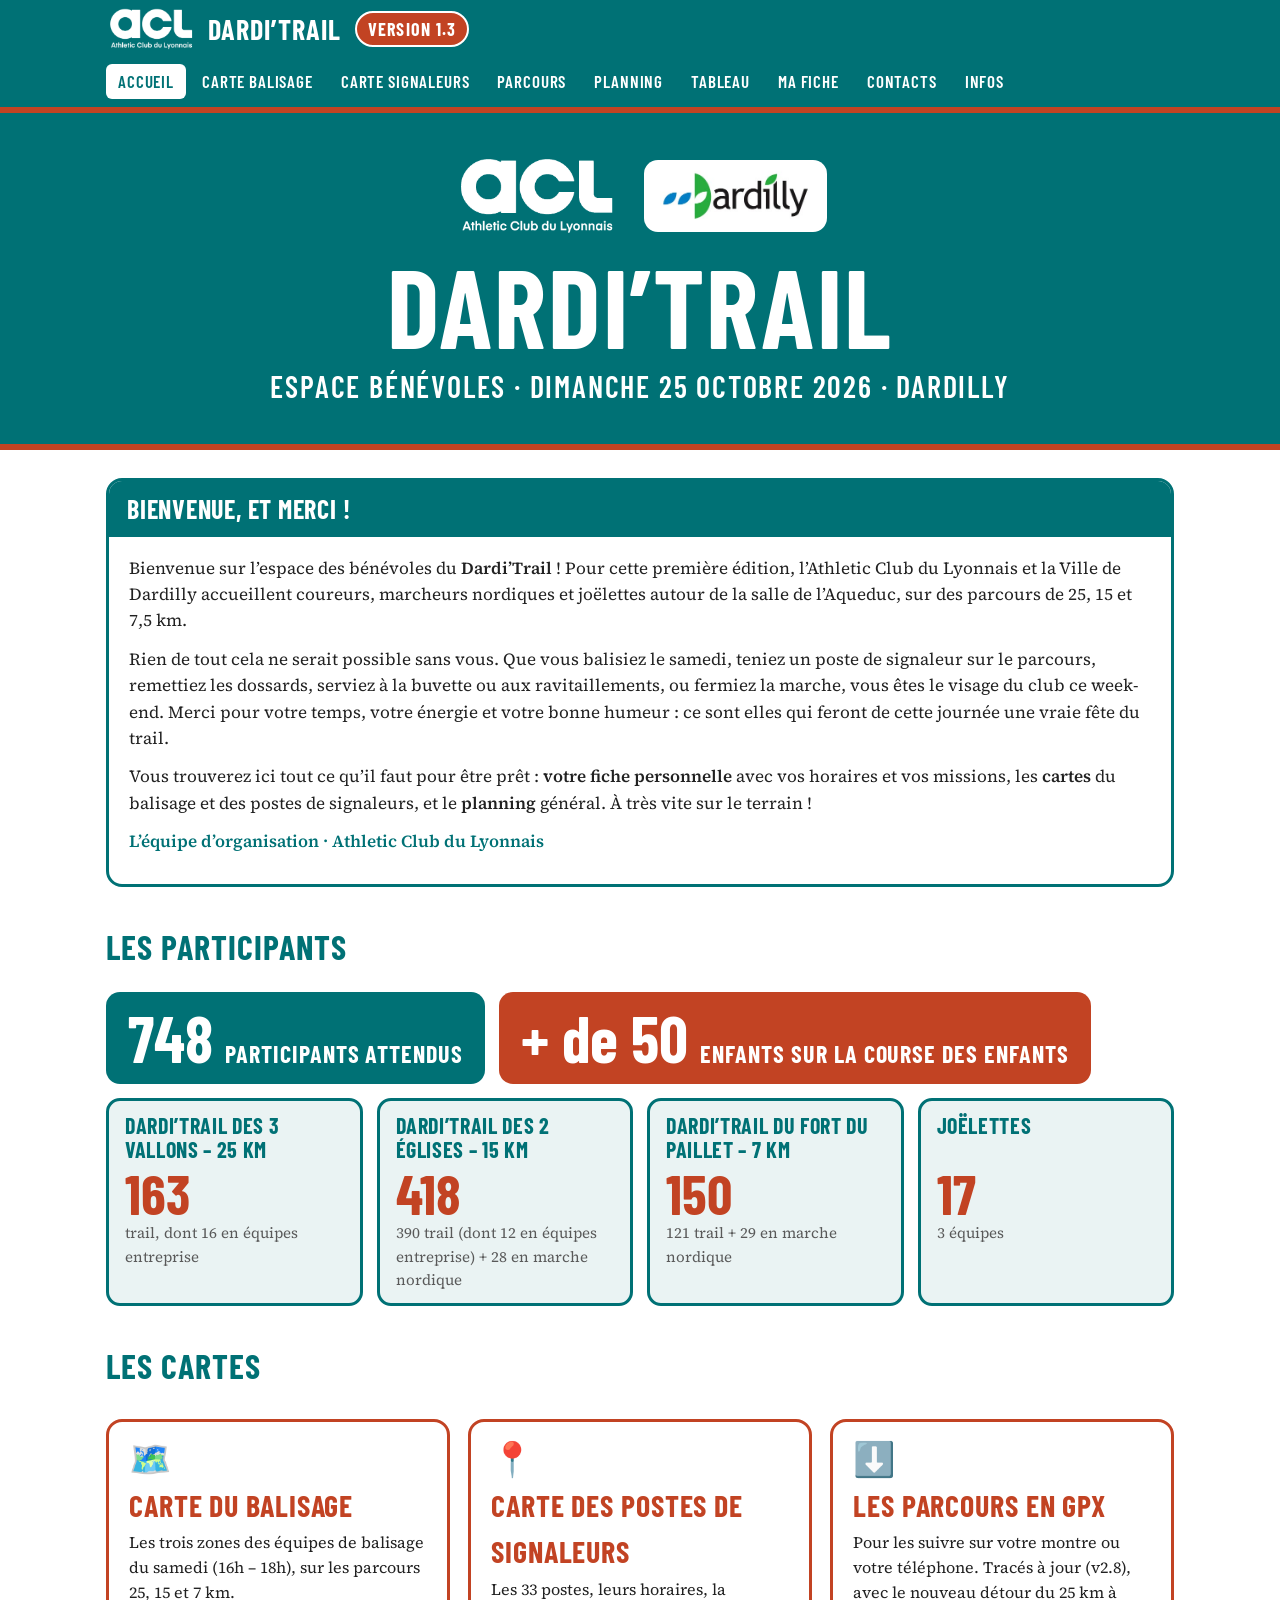
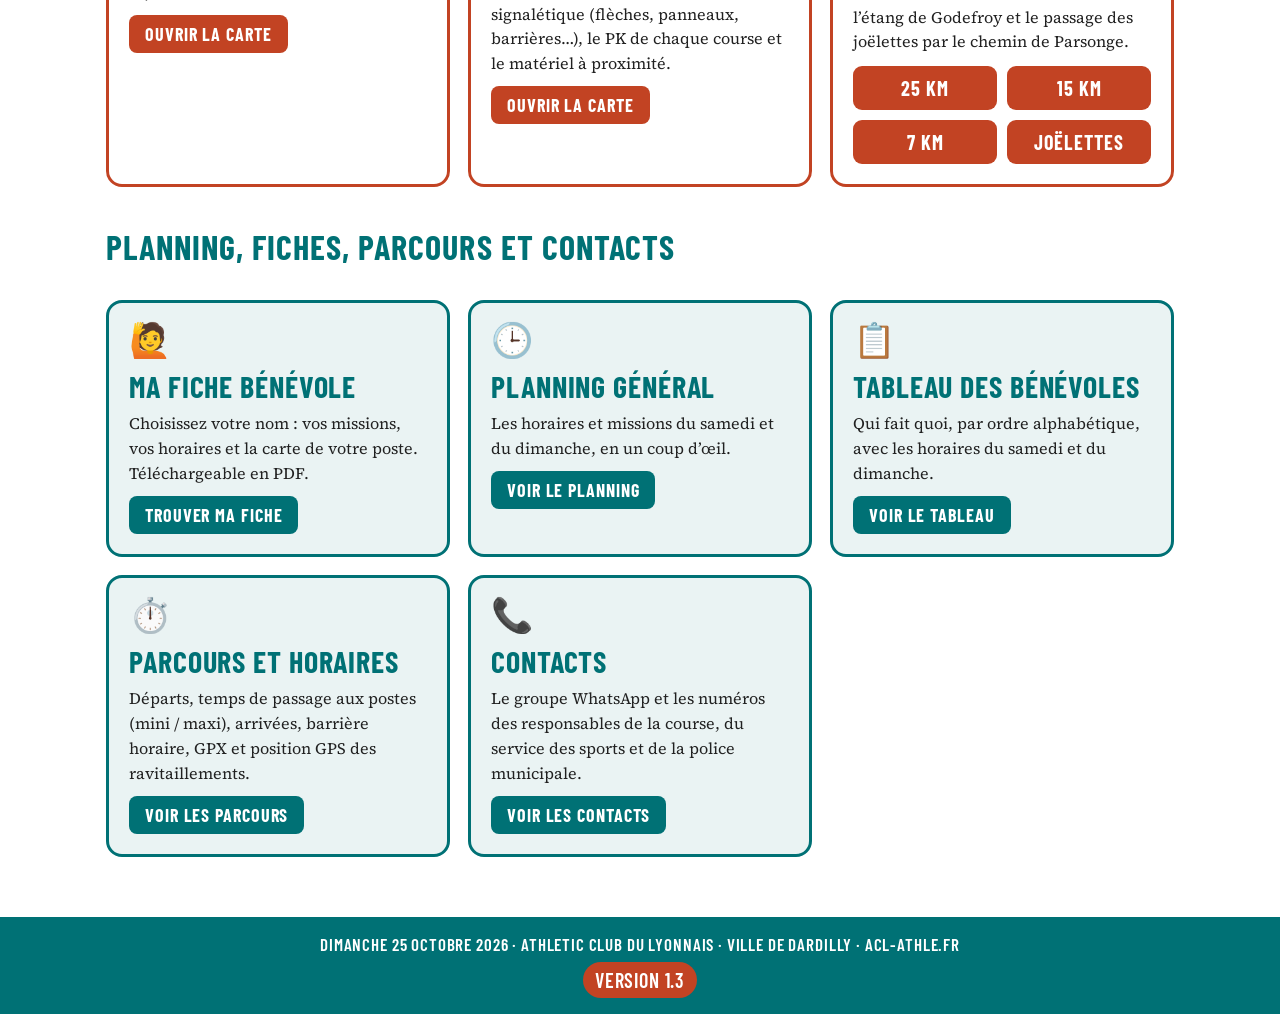
==== commit 013fd4b9: "Add files via upload" ====
--- a/index.html
+++ b/index.html
@@ -2,7 +2,7 @@
 <title>Dardi’Trail 2026 · Espace bénévoles</title><meta name="description" content="Espace bénévoles du Dardi'Trail, dimanche 25 octobre 2026 à Dardilly : cartes, planning et fiches personnelles.">
 <link rel="preload" href="assets/fonts/barlow-condensed-latin-700-normal.woff2" as="font" type="font/woff2" crossorigin>
 <link rel="stylesheet" href="assets/style.css"></head><body>
-<header class="top"><div class="in"><img class="acl" src="assets/acl-logo-blanc.png" alt="Athletic Club du Lyonnais"><a class="brand" href="index.html">DARDI’TRAIL</a><span class="ver">Version 1.2</span><nav class="menu" aria-label="Menu principal"><a href="index.html" aria-current=page>Accueil</a><a href="20261025_carte_balisage_darditrail.html" target=_blank rel=noopener>Carte balisage</a><a href="20261025_carte_postes_signaleurs_darditrail.html" target=_blank rel=noopener>Carte signaleurs</a><a href="parcours.html">Parcours</a><a href="planning.html">Planning</a><a href="tableau_benevoles.html">Tableau</a><a href="fiches_benevoles.html">Ma fiche</a><a href="contacts.html">Contacts</a><a href="infos.html">Infos</a></nav></div></header>
+<header class="top"><div class="in"><img class="acl" src="assets/acl-logo-blanc.png" alt="Athletic Club du Lyonnais"><a class="brand" href="index.html">DARDI’TRAIL</a><span class="ver">Version 1.3</span><nav class="menu" aria-label="Menu principal"><a href="index.html" aria-current=page>Accueil</a><a href="20261025_carte_balisage_darditrail.html" target=_blank rel=noopener>Carte balisage</a><a href="20261025_carte_postes_signaleurs_darditrail.html" target=_blank rel=noopener>Carte signaleurs</a><a href="parcours.html">Parcours</a><a href="planning.html">Planning</a><a href="tableau_benevoles.html">Tableau</a><a href="fiches_benevoles.html">Ma fiche</a><a href="contacts.html">Contacts</a><a href="infos.html">Infos</a></nav></div></header>
 <section class="hero"><div class="logos"><img class="acl" src="assets/acl-logo-blanc.png" alt="Athletic Club du Lyonnais"><div class="badge"><img src="assets/dardilly.png" alt="Ville de Dardilly"></div></div>
 <h1>DARDI’TRAIL</h1><p class="sub">Espace bénévoles · Dimanche 25 octobre 2026 · Dardilly</p></section><main class="wrap">
 <section class="card welcome"><h2>Bienvenue, et merci !</h2><div class="b">
@@ -10,11 +10,11 @@
 <p>Rien de tout cela ne serait possible sans vous. Que vous balisiez le samedi, teniez un poste de signaleur sur le parcours, remettiez les dossards, serviez à la buvette ou aux ravitaillements, ou fermiez la marche, vous êtes le visage du club ce week-end. Merci pour votre temps, votre énergie et votre bonne humeur : ce sont elles qui feront de cette journée une vraie fête du trail.</p>
 <p>Vous trouverez ici tout ce qu’il faut pour être prêt : <b>votre fiche personnelle</b> avec vos horaires et vos missions, les <b>cartes</b> du balisage et des postes de signaleurs, et le <b>planning</b> général. À très vite sur le terrain !</p>
 <p class="sign">L’équipe d’organisation · Athletic Club du Lyonnais</p></div></section>
-<div class="key"><div><b>Samedi 24 octobre</b>RDV à partir de 15h30, salle de l’Aqueduc : préparation, balisage, retrait des dossards.</div><div><b>Dimanche 25 octobre</b>RDV à partir de 7h30, salle de l’Aqueduc. Départs : 25 km 9h00 · 15 km 9h45 · 7,5 km 10h00.</div><div class="wa"><b>Une question ?</b>Rejoignez le groupe WhatsApp des bénévoles du Dardi’Trail.<div class="waq"><img src="assets/qr_whatsapp.png" alt="QR code du groupe WhatsApp ACL – Dardi'Trail" width="120" height="120"><a class="btn" href="https://chat.whatsapp.com/IZoAekxyNYq4psLeRlF8E3?s=qt&p=a&mlu=4&ilr=4" target="_blank" rel="noopener">Rejoindre le groupe</a></div></div></div>
+<h2 class="sec">Les participants</h2><div class="ptt"><div class="tot"><b>748</b><span>participants attendus</span></div><div class="tot enf"><b>+ de 50</b><span>enfants sur la course des enfants</span></div></div><div class="pt"><div><span class="nm">DARDI’TRAIL des 3 Vallons – 25 km</span><b class="n">163</b><small>trail, dont 16 en équipes entreprise</small></div><div><span class="nm">DARDI’TRAIL des 2 Églises – 15 km</span><b class="n">418</b><small>390 trail (dont 12 en équipes entreprise) + 28 en marche nordique</small></div><div><span class="nm">DARDI’TRAIL du Fort du Paillet – 7 km</span><b class="n">150</b><small>121 trail + 29 en marche nordique</small></div><div><span class="nm">Joëlettes</span><b class="n">17</b><small>3 équipes</small></div></div>
 <h2 class="sec">Les cartes</h2>
 <div class="tiles">
 <a class="tile map" href="20261025_carte_balisage_darditrail.html" target="_blank" rel="noopener"><div class="ico">🗺️</div><h3>Carte du balisage</h3><p>Les trois zones des équipes de balisage du samedi (16h – 18h), sur les parcours 25, 15 et 7 km.</p><span class="go">Ouvrir la carte</span></a>
-<a class="tile map" href="20261025_carte_postes_signaleurs_darditrail.html" target="_blank" rel="noopener"><div class="ico">📍</div><h3>Carte des postes de signaleurs</h3><p>Les 32 postes, leurs horaires, la signalétique (flèches, panneaux, barrières…), le PK de chaque course et le matériel à proximité.</p><span class="go">Ouvrir la carte</span></a>
+<a class="tile map" href="20261025_carte_postes_signaleurs_darditrail.html" target="_blank" rel="noopener"><div class="ico">📍</div><h3>Carte des postes de signaleurs</h3><p>Les 33 postes, leurs horaires, la signalétique (flèches, panneaux, barrières…), le PK de chaque course et le matériel à proximité.</p><span class="go">Ouvrir la carte</span></a>
 <div class="tile gpx"><div class="ico">⬇️</div><h3>Les parcours en GPX</h3><p>Pour les suivre sur votre montre ou votre téléphone. Tracés à jour (v2.8), avec le nouveau détour du 25 km à l’étang de Godefroy et le passage des joëlettes par le chemin de Parsonge.</p>
 <div class="gpxl"><a class="btn" href="gpx/DardiTrail_25km_v2.8.gpx" download>25 km</a><a class="btn" href="gpx/DardiTrail_15km_v2.8.gpx" download>15 km</a><a class="btn" href="gpx/DardiTrail_7km_v2.8.gpx" download>7 km</a><a class="btn" href="gpx/DardiTrail_Joelettes_v2.8.gpx" download>Joëlettes</a></div></div></div>
 <h2 class="sec">Planning, fiches, parcours et contacts</h2>
@@ -25,4 +25,4 @@
 <a class="tile" href="parcours.html"><div class="ico">⏱️</div><h3>Parcours et horaires</h3><p>Départs, temps de passage aux postes (mini / maxi), arrivées, barrière horaire, GPX et position GPS des ravitaillements.</p><span class="go">Voir les parcours</span></a>
 <a class="tile" href="contacts.html"><div class="ico">📞</div><h3>Contacts</h3><p>Le groupe WhatsApp et les numéros des responsables de la course, du service des sports et de la police municipale.</p><span class="go">Voir les contacts</span></a></div>
 </main>
-<footer class="foot">Dimanche 25 octobre 2026 · Athletic Club du Lyonnais · Ville de Dardilly · acl-athle.fr<br><span class="verf">Version 1.2</span></footer></body></html>+<footer class="foot">Dimanche 25 octobre 2026 · Athletic Club du Lyonnais · Ville de Dardilly · acl-athle.fr<br><span class="verf">Version 1.3</span></footer></body></html>
--- a/assets/style.css
+++ b/assets/style.css
@@ -50,6 +50,8 @@
 .tile.map .go{background:var(--orange)}
 .key{display:grid;grid-template-columns:repeat(auto-fit,minmax(250px,1fr));gap:14px;margin-top:26px}
 .key>div{border-left:8px solid var(--orange);background:var(--soft);padding:14px 16px;border-radius:0 12px 12px 0}
+.ptt{display:flex;gap:14px;flex-wrap:wrap;margin-top:18px}.ptt .tot{background:var(--teal);color:#fff;border-radius:14px;padding:14px 22px;display:flex;align-items:baseline;gap:12px;flex-wrap:wrap}.ptt .tot b{font:700 64px/1 BC}.ptt .tot span{font:700 24px/1.1 BC;text-transform:uppercase;letter-spacing:.04em}.ptt .tot.enf{background:var(--orange)}
+.pt{display:grid;grid-template-columns:repeat(auto-fit,minmax(230px,1fr));gap:14px;margin-top:14px}.pt>div{border:3px solid var(--teal);border-radius:14px;padding:12px 16px;background:var(--soft)}.pt .nm{display:block;font:700 22px/1.1 BC;text-transform:uppercase;color:var(--teal);letter-spacing:.03em;min-height:2.2em}.pt b.n{display:block;font:700 56px/1 BC;color:var(--orange);margin-top:4px}.pt small{display:block;font-size:15px;color:#595959}
 .wa .waq{display:flex;align-items:center;gap:14px;margin-top:10px;flex-wrap:wrap}.wa img{border-radius:10px;border:2px solid var(--teal);background:#fff}.key b{display:block;font:700 26px/1.1 BC;color:var(--teal);text-transform:uppercase}
 h2.sec{font-size:34px;color:var(--teal);margin:34px 0 4px}
 .foot{background:var(--teal);color:#fff;text-align:center;font:600 17px/1.4 BC;text-transform:uppercase;letter-spacing:.05em;padding:16px}
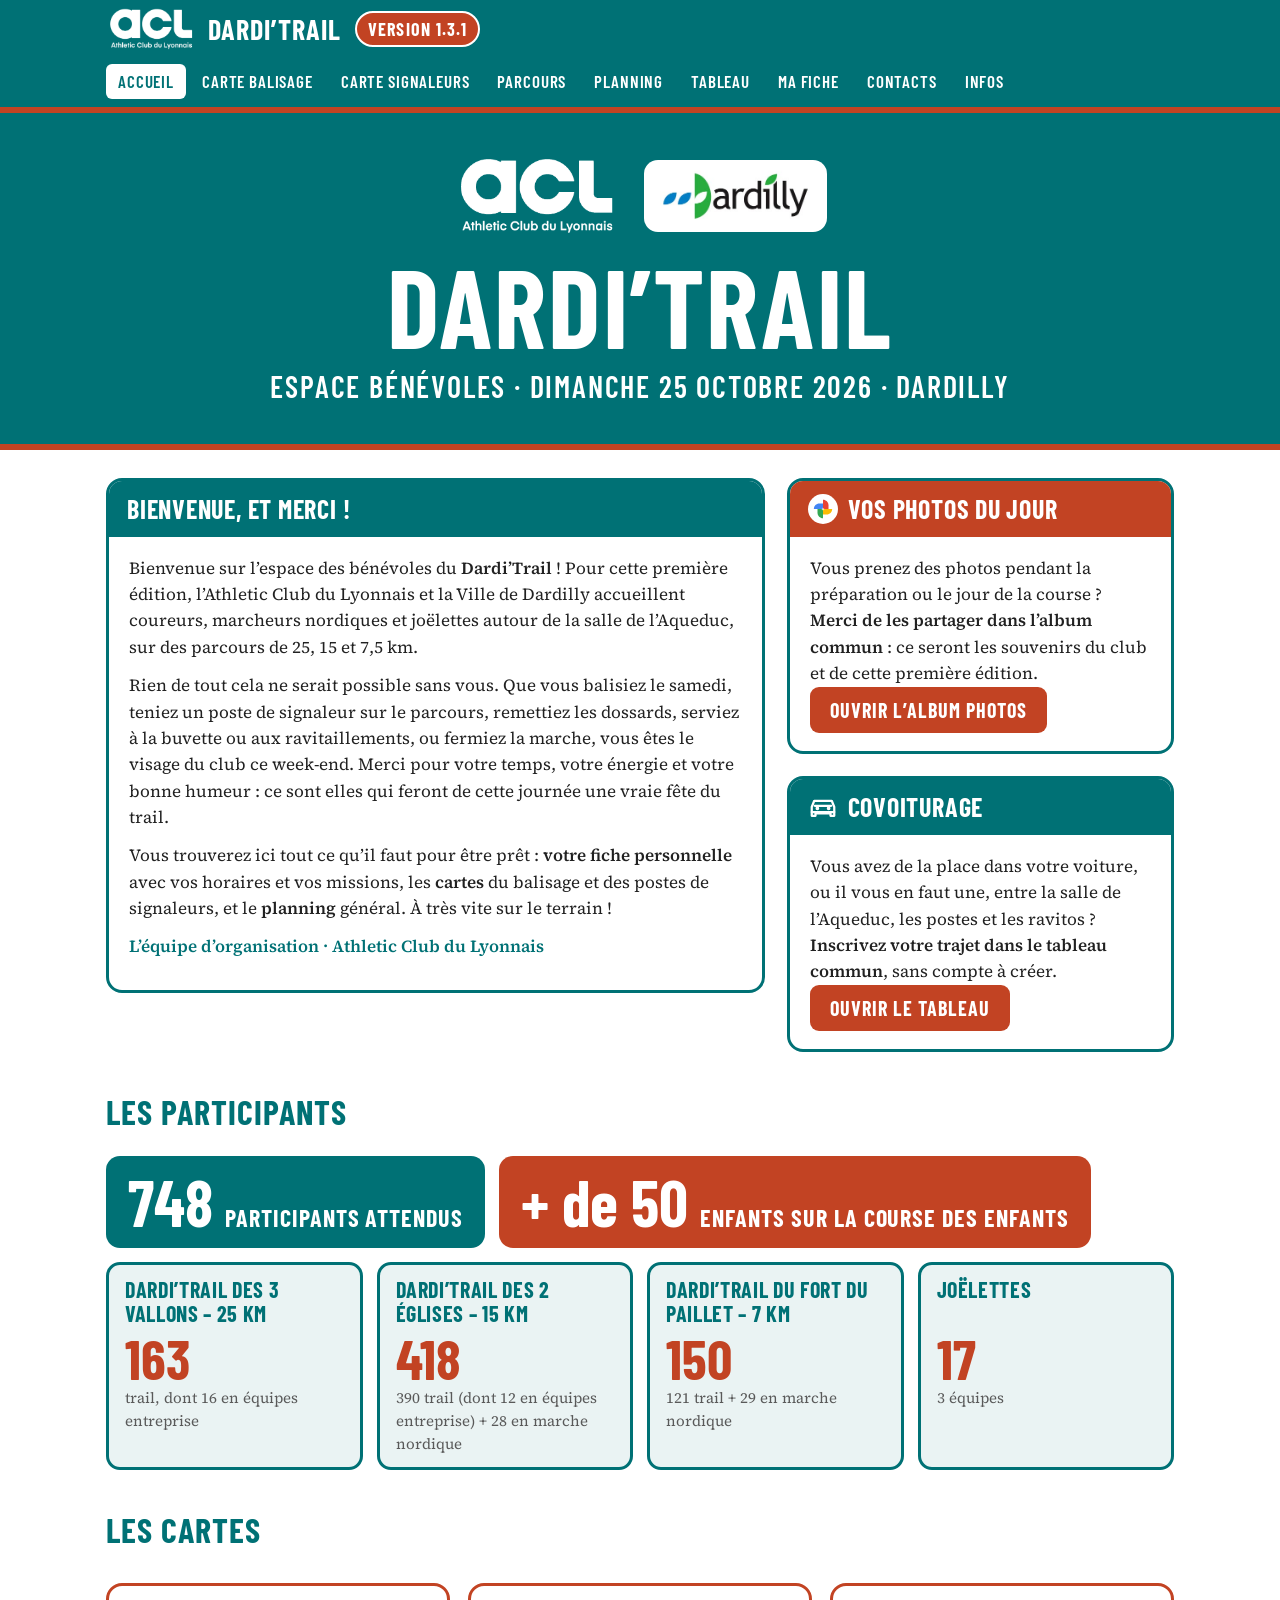
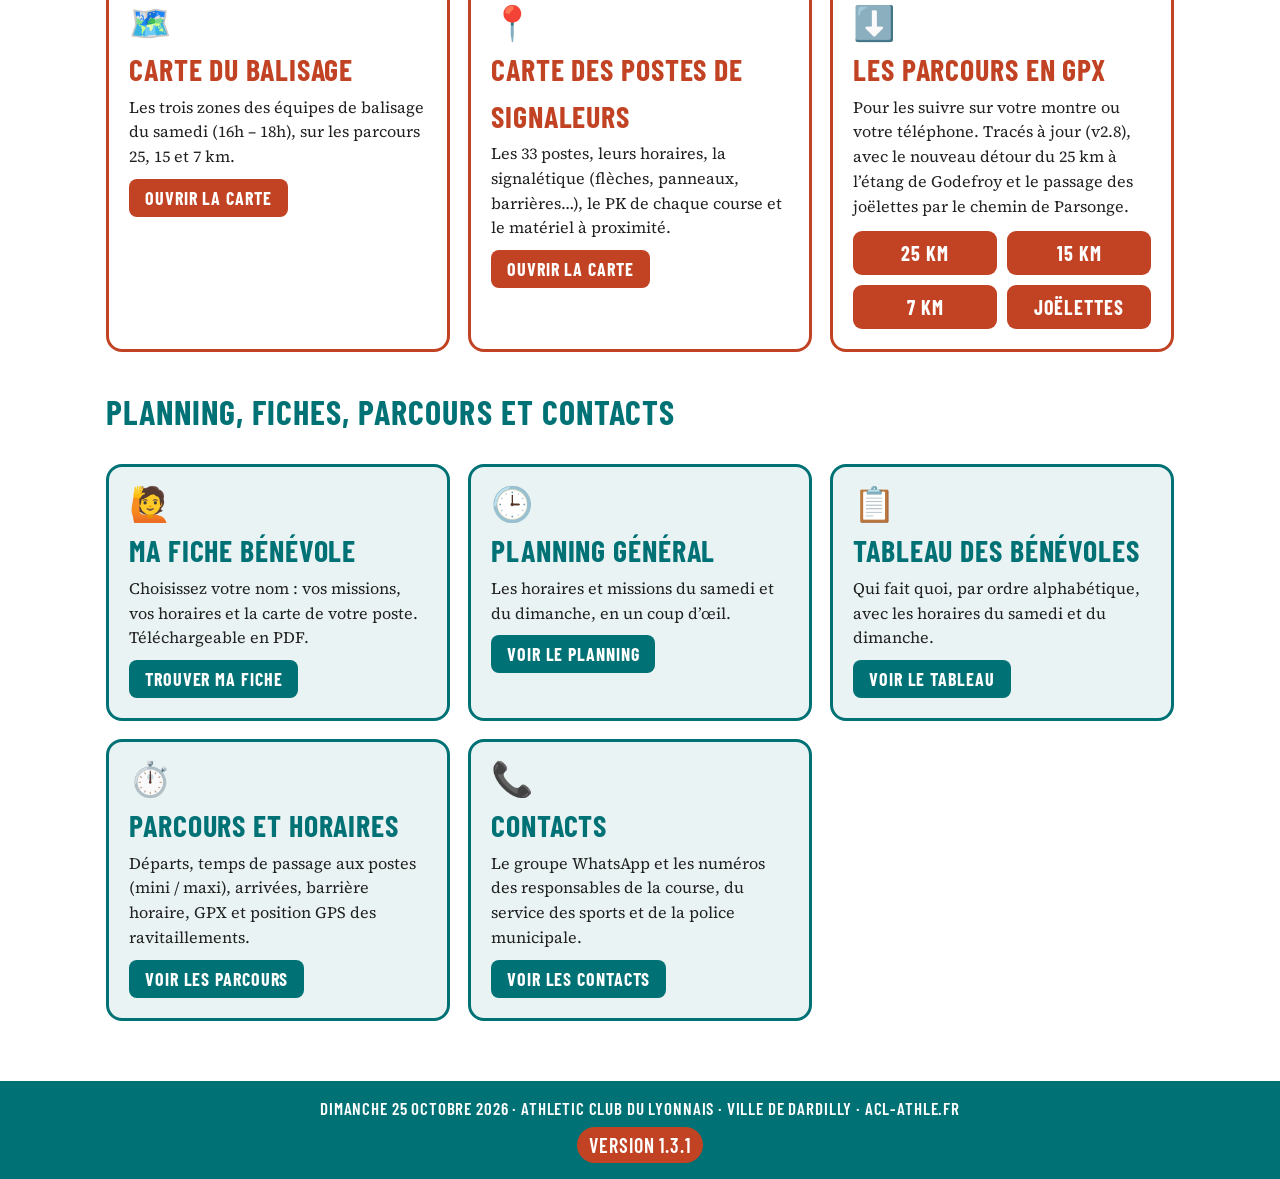
==== commit 698bbd6f: "Add files via upload" ====
--- a/index.html
+++ b/index.html
@@ -2,14 +2,17 @@
 <title>Dardi’Trail 2026 · Espace bénévoles</title><meta name="description" content="Espace bénévoles du Dardi'Trail, dimanche 25 octobre 2026 à Dardilly : cartes, planning et fiches personnelles.">
 <link rel="preload" href="assets/fonts/barlow-condensed-latin-700-normal.woff2" as="font" type="font/woff2" crossorigin>
 <link rel="stylesheet" href="assets/style.css"></head><body>
-<header class="top"><div class="in"><img class="acl" src="assets/acl-logo-blanc.png" alt="Athletic Club du Lyonnais"><a class="brand" href="index.html">DARDI’TRAIL</a><span class="ver">Version 1.3</span><nav class="menu" aria-label="Menu principal"><a href="index.html" aria-current=page>Accueil</a><a href="20261025_carte_balisage_darditrail.html" target=_blank rel=noopener>Carte balisage</a><a href="20261025_carte_postes_signaleurs_darditrail.html" target=_blank rel=noopener>Carte signaleurs</a><a href="parcours.html">Parcours</a><a href="planning.html">Planning</a><a href="tableau_benevoles.html">Tableau</a><a href="fiches_benevoles.html">Ma fiche</a><a href="contacts.html">Contacts</a><a href="infos.html">Infos</a></nav></div></header>
+<header class="top"><div class="in"><img class="acl" src="assets/acl-logo-blanc.png" alt="Athletic Club du Lyonnais"><a class="brand" href="index.html">DARDI’TRAIL</a><span class="ver">Version 1.3.1</span><nav class="menu" aria-label="Menu principal"><a href="index.html" aria-current=page>Accueil</a><a href="20261025_carte_balisage_darditrail.html" target=_blank rel=noopener>Carte balisage</a><a href="20261025_carte_postes_signaleurs_darditrail.html" target=_blank rel=noopener>Carte signaleurs</a><a href="parcours.html">Parcours</a><a href="planning.html">Planning</a><a href="tableau_benevoles.html">Tableau</a><a href="fiches_benevoles.html">Ma fiche</a><a href="contacts.html">Contacts</a><a href="infos.html">Infos</a></nav></div></header>
 <section class="hero"><div class="logos"><img class="acl" src="assets/acl-logo-blanc.png" alt="Athletic Club du Lyonnais"><div class="badge"><img src="assets/dardilly.png" alt="Ville de Dardilly"></div></div>
 <h1>DARDI’TRAIL</h1><p class="sub">Espace bénévoles · Dimanche 25 octobre 2026 · Dardilly</p></section><main class="wrap">
+<div class="top2">
 <section class="card welcome"><h2>Bienvenue, et merci !</h2><div class="b">
 <p>Bienvenue sur l’espace des bénévoles du <b>Dardi’Trail</b> ! Pour cette première édition, l’Athletic Club du Lyonnais et la Ville de Dardilly accueillent coureurs, marcheurs nordiques et joëlettes autour de la salle de l’Aqueduc, sur des parcours de 25, 15 et 7,5 km.</p>
 <p>Rien de tout cela ne serait possible sans vous. Que vous balisiez le samedi, teniez un poste de signaleur sur le parcours, remettiez les dossards, serviez à la buvette ou aux ravitaillements, ou fermiez la marche, vous êtes le visage du club ce week-end. Merci pour votre temps, votre énergie et votre bonne humeur : ce sont elles qui feront de cette journée une vraie fête du trail.</p>
 <p>Vous trouverez ici tout ce qu’il faut pour être prêt : <b>votre fiche personnelle</b> avec vos horaires et vos missions, les <b>cartes</b> du balisage et des postes de signaleurs, et le <b>planning</b> général. À très vite sur le terrain !</p>
 <p class="sign">L’équipe d’organisation · Athletic Club du Lyonnais</p></div></section>
+<div class="side"><aside class="card photos"><h2><svg class="ico" viewBox="0 0 24 24" aria-hidden="true"><path d="M12 2c3.3 0 6 2.7 6 6v4h-4a2 2 0 0 1-2-2z" fill="#ea4335"/><path d="M22 12c0 3.3-2.7 6-6 6h-4v-4a2 2 0 0 1 2-2z" fill="#fbbc04"/><path d="M12 22c-3.3 0-6-2.7-6-6v-4h4a2 2 0 0 1 2 2z" fill="#34a853"/><path d="M2 12c0-3.3 2.7-6 6-6h4v4a2 2 0 0 1-2 2z" fill="#4285f4"/></svg>Vos photos du jour</h2><div class="b"><p>Vous prenez des photos pendant la préparation ou le jour de la course ? <b>Merci de les partager dans l’album commun</b> : ce seront les souvenirs du club et de cette première édition.</p><p><a class="btn" href="https://photos.app.goo.gl/Xwdbb5TFzZVptkjB7" target="_blank" rel="noopener">Ouvrir l’album photos</a></p></div></aside><aside class="card covoit"><h2><svg class="ico" viewBox="0 0 24 24" aria-hidden="true" fill="none" stroke="#fff" stroke-width="1.8" stroke-linecap="round" stroke-linejoin="round"><path d="M3 16v-4l2-5h14l2 5v4"/><path d="M3 16h18v3h-3v-2H6v2H3z"/><circle cx="7.5" cy="13" r=".6" fill="#fff"/><circle cx="16.5" cy="13" r=".6" fill="#fff"/><path d="M5.5 11h13"/></svg>Covoiturage</h2><div class="b"><p>Vous avez de la place dans votre voiture, ou il vous en faut une, entre la salle de l’Aqueduc, les postes et les ravitos ? <b>Inscrivez votre trajet dans le tableau commun</b>, sans compte à créer.</p><p><a class="btn" href="https://docs.google.com/spreadsheets/d/1uY3MUvjiNhzalDQC-GEftVwV91fBDQog/edit?usp=sharing&ouid=102981961556256698989&rtpof=true&sd=true" target="_blank" rel="noopener">Ouvrir le tableau</a></p></div></aside></div>
+</div>
 <h2 class="sec">Les participants</h2><div class="ptt"><div class="tot"><b>748</b><span>participants attendus</span></div><div class="tot enf"><b>+ de 50</b><span>enfants sur la course des enfants</span></div></div><div class="pt"><div><span class="nm">DARDI’TRAIL des 3 Vallons – 25 km</span><b class="n">163</b><small>trail, dont 16 en équipes entreprise</small></div><div><span class="nm">DARDI’TRAIL des 2 Églises – 15 km</span><b class="n">418</b><small>390 trail (dont 12 en équipes entreprise) + 28 en marche nordique</small></div><div><span class="nm">DARDI’TRAIL du Fort du Paillet – 7 km</span><b class="n">150</b><small>121 trail + 29 en marche nordique</small></div><div><span class="nm">Joëlettes</span><b class="n">17</b><small>3 équipes</small></div></div>
 <h2 class="sec">Les cartes</h2>
 <div class="tiles">
@@ -25,4 +28,4 @@
 <a class="tile" href="parcours.html"><div class="ico">⏱️</div><h3>Parcours et horaires</h3><p>Départs, temps de passage aux postes (mini / maxi), arrivées, barrière horaire, GPX et position GPS des ravitaillements.</p><span class="go">Voir les parcours</span></a>
 <a class="tile" href="contacts.html"><div class="ico">📞</div><h3>Contacts</h3><p>Le groupe WhatsApp et les numéros des responsables de la course, du service des sports et de la police municipale.</p><span class="go">Voir les contacts</span></a></div>
 </main>
-<footer class="foot">Dimanche 25 octobre 2026 · Athletic Club du Lyonnais · Ville de Dardilly · acl-athle.fr<br><span class="verf">Version 1.3</span></footer></body></html>+<footer class="foot">Dimanche 25 octobre 2026 · Athletic Club du Lyonnais · Ville de Dardilly · acl-athle.fr<br><span class="verf">Version 1.3.1</span></footer></body></html>
--- a/assets/style.css
+++ b/assets/style.css
@@ -26,6 +26,7 @@
 .card{border:3px solid var(--teal);border-radius:16px;overflow:hidden;background:#fff}
 .card>h2{background:var(--teal);color:#fff;font-size:26px;padding:8px 18px}
 .card .b{padding:18px 20px}
+.top2{display:grid;grid-template-columns:minmax(0,1.7fr) minmax(0,1fr);gap:22px;align-items:start}.top2 .card{margin:0}.side{display:grid;gap:22px;align-content:start}.side .card{margin:0}.card.photos>h2,.card.covoit>h2{background:var(--orange);display:flex;align-items:center;gap:10px}.card.photos>h2 .ico,.card.covoit>h2 .ico{width:30px;height:30px;flex:none;background:#fff;border-radius:50%;padding:4px}.card.covoit>h2{background:var(--teal)}.card.covoit>h2 .ico{background:transparent;padding:0;border-radius:0}@media(max-width:860px){.top2{grid-template-columns:minmax(0,1fr)}}
 .welcome p{margin-bottom:12px}
 .sign{font-weight:600;color:var(--teal)}
 .tiles{display:grid;grid-template-columns:repeat(auto-fit,minmax(300px,1fr));gap:18px;margin-top:26px}
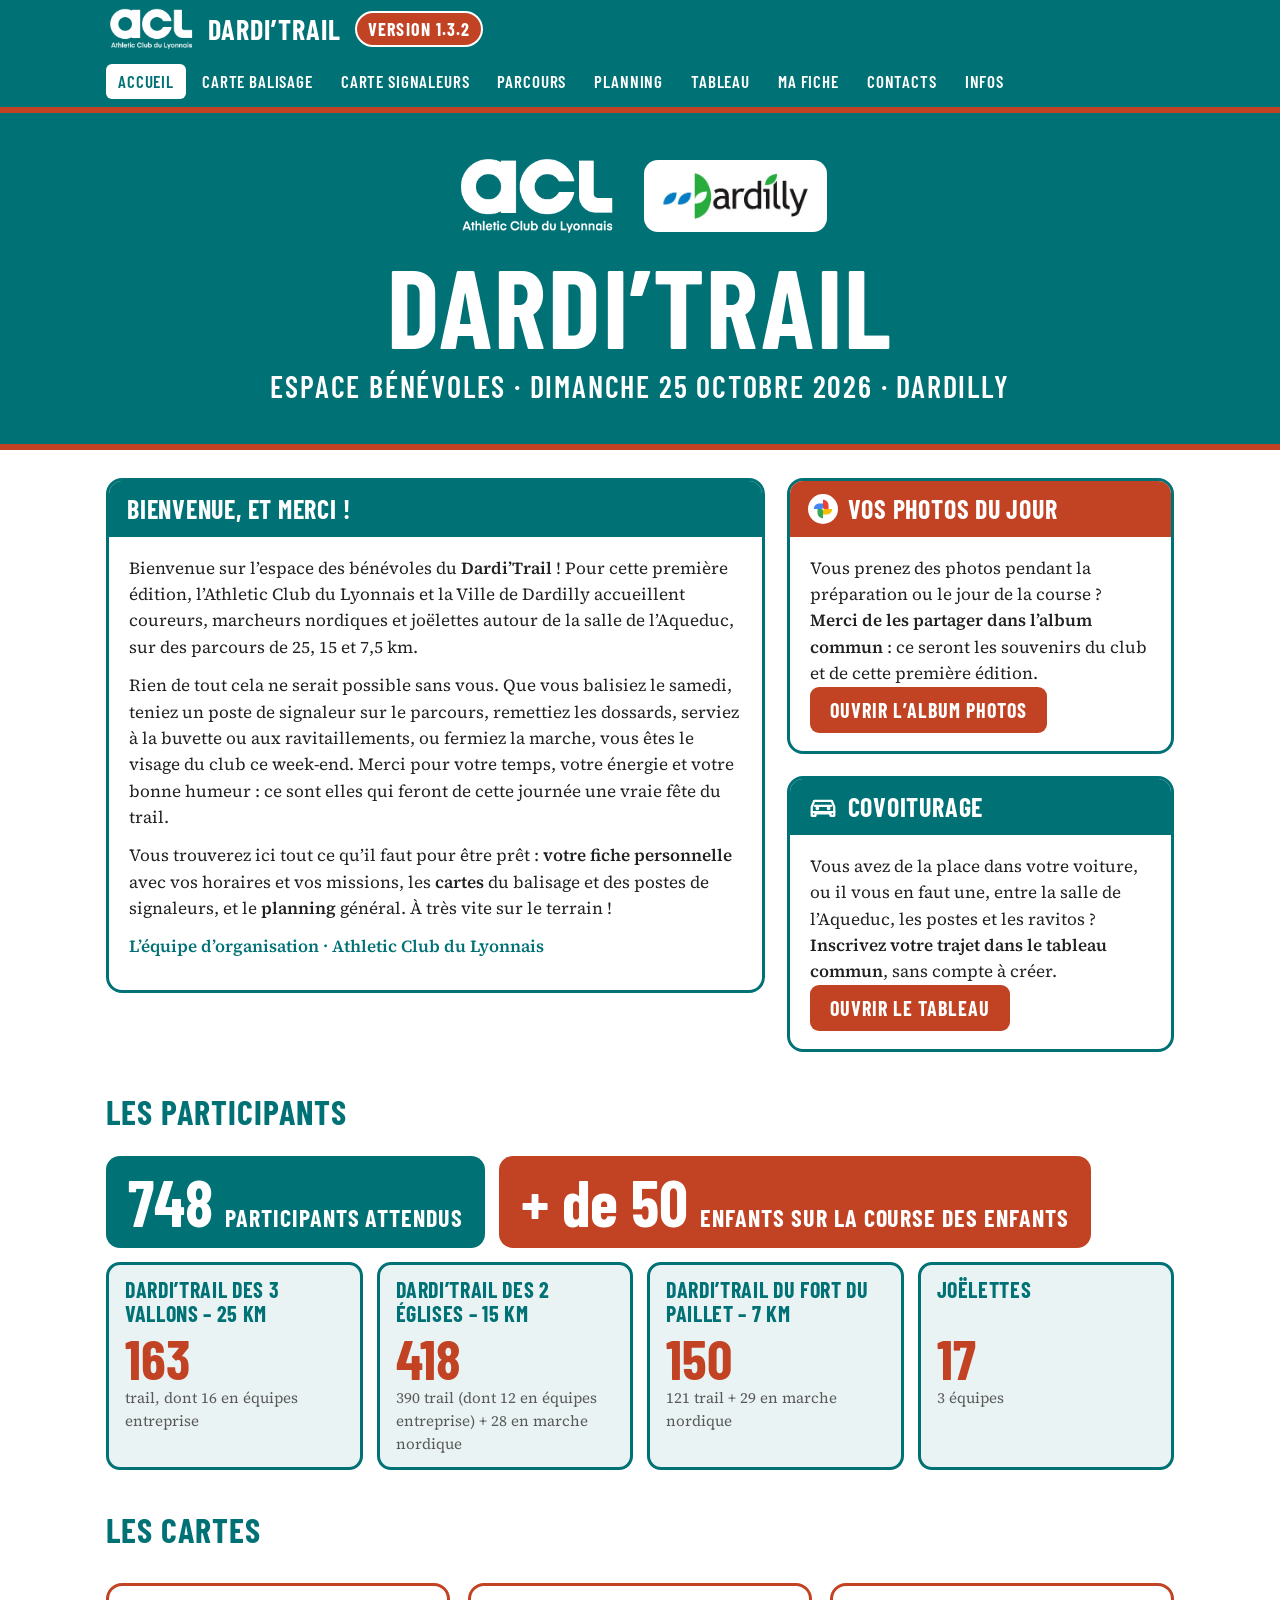
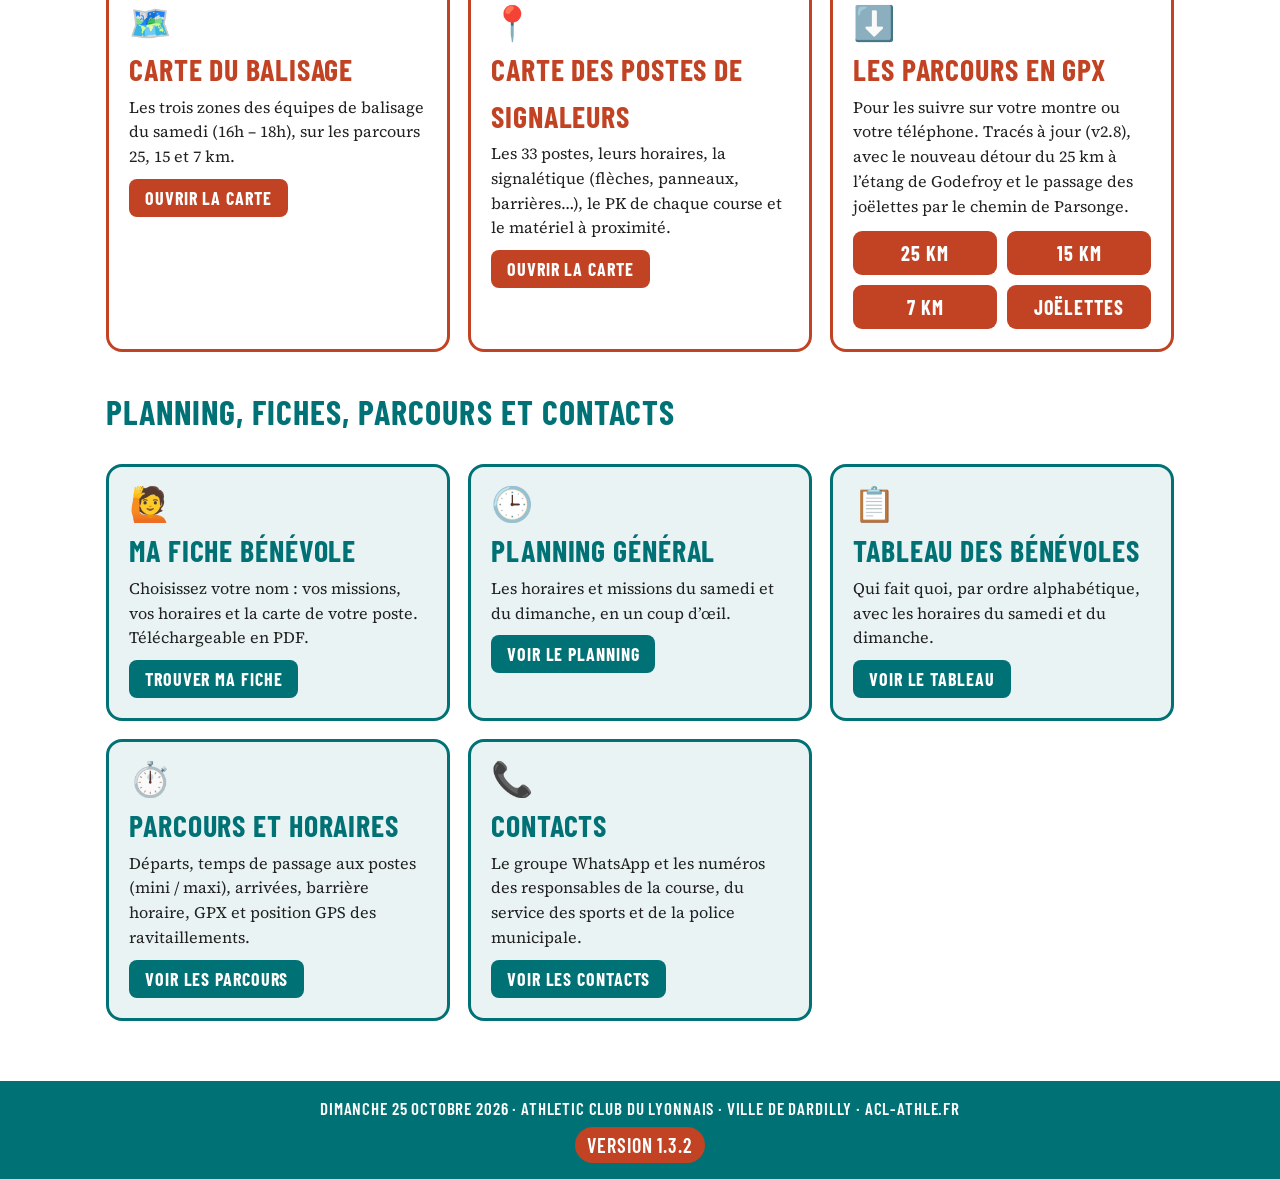
==== commit a52b5ed5: "Add files via upload" ====
--- a/index.html
+++ b/index.html
@@ -2,7 +2,7 @@
 <title>Dardi’Trail 2026 · Espace bénévoles</title><meta name="description" content="Espace bénévoles du Dardi'Trail, dimanche 25 octobre 2026 à Dardilly : cartes, planning et fiches personnelles.">
 <link rel="preload" href="assets/fonts/barlow-condensed-latin-700-normal.woff2" as="font" type="font/woff2" crossorigin>
 <link rel="stylesheet" href="assets/style.css"></head><body>
-<header class="top"><div class="in"><img class="acl" src="assets/acl-logo-blanc.png" alt="Athletic Club du Lyonnais"><a class="brand" href="index.html">DARDI’TRAIL</a><span class="ver">Version 1.3.1</span><nav class="menu" aria-label="Menu principal"><a href="index.html" aria-current=page>Accueil</a><a href="20261025_carte_balisage_darditrail.html" target=_blank rel=noopener>Carte balisage</a><a href="20261025_carte_postes_signaleurs_darditrail.html" target=_blank rel=noopener>Carte signaleurs</a><a href="parcours.html">Parcours</a><a href="planning.html">Planning</a><a href="tableau_benevoles.html">Tableau</a><a href="fiches_benevoles.html">Ma fiche</a><a href="contacts.html">Contacts</a><a href="infos.html">Infos</a></nav></div></header>
+<header class="top"><div class="in"><img class="acl" src="assets/acl-logo-blanc.png" alt="Athletic Club du Lyonnais"><a class="brand" href="index.html">DARDI’TRAIL</a><span class="ver">Version 1.3.2</span><nav class="menu" aria-label="Menu principal"><a href="index.html" aria-current=page>Accueil</a><a href="20261025_carte_balisage_darditrail.html" target=_blank rel=noopener>Carte balisage</a><a href="20261025_carte_postes_signaleurs_darditrail.html" target=_blank rel=noopener>Carte signaleurs</a><a href="parcours.html">Parcours</a><a href="planning.html">Planning</a><a href="tableau_benevoles.html">Tableau</a><a href="fiches_benevoles.html">Ma fiche</a><a href="contacts.html">Contacts</a><a href="infos.html">Infos</a></nav></div></header>
 <section class="hero"><div class="logos"><img class="acl" src="assets/acl-logo-blanc.png" alt="Athletic Club du Lyonnais"><div class="badge"><img src="assets/dardilly.png" alt="Ville de Dardilly"></div></div>
 <h1>DARDI’TRAIL</h1><p class="sub">Espace bénévoles · Dimanche 25 octobre 2026 · Dardilly</p></section><main class="wrap">
 <div class="top2">
@@ -28,4 +28,4 @@
 <a class="tile" href="parcours.html"><div class="ico">⏱️</div><h3>Parcours et horaires</h3><p>Départs, temps de passage aux postes (mini / maxi), arrivées, barrière horaire, GPX et position GPS des ravitaillements.</p><span class="go">Voir les parcours</span></a>
 <a class="tile" href="contacts.html"><div class="ico">📞</div><h3>Contacts</h3><p>Le groupe WhatsApp et les numéros des responsables de la course, du service des sports et de la police municipale.</p><span class="go">Voir les contacts</span></a></div>
 </main>
-<footer class="foot">Dimanche 25 octobre 2026 · Athletic Club du Lyonnais · Ville de Dardilly · acl-athle.fr<br><span class="verf">Version 1.3.1</span></footer></body></html>+<footer class="foot">Dimanche 25 octobre 2026 · Athletic Club du Lyonnais · Ville de Dardilly · acl-athle.fr<br><span class="verf">Version 1.3.2</span></footer></body></html>
